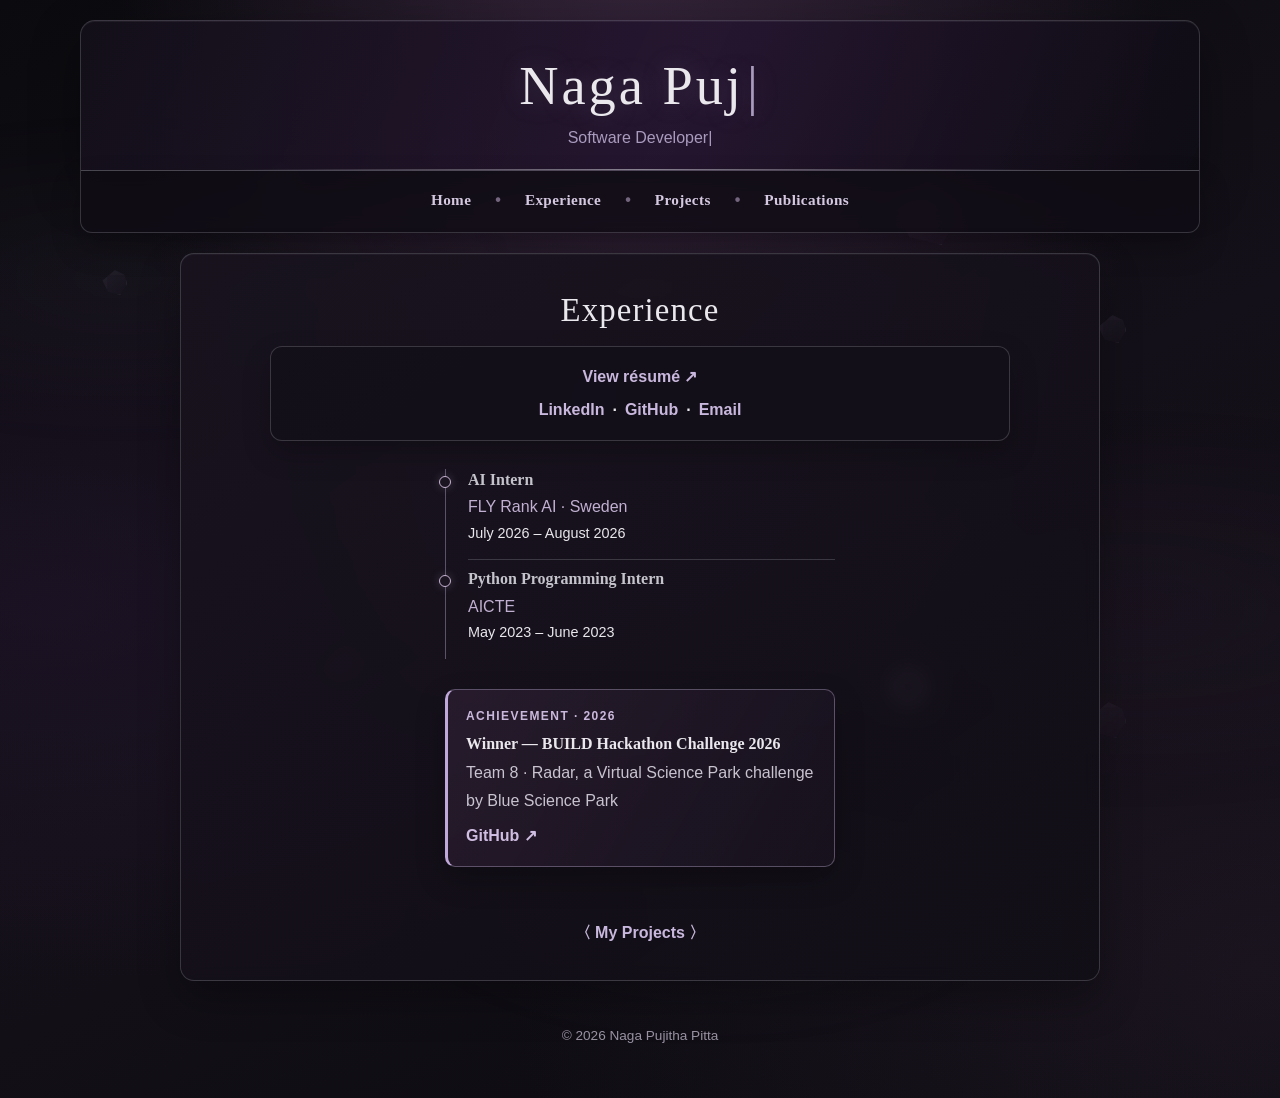
==== experience.html @ 14388bd5 "Refresh Nevermore stylesheet across pages" ====
<!DOCTYPE html>
<html lang="en">
<head>
    <meta charset="UTF-8">
    <meta name="viewport" content="width=device-width, initial-scale=1.0">
    <meta name="description" content="Naga Pujitha Pitta's software development and AI portfolio">
    <title>Experience | Pujitha Portfolio</title>
    <link rel="stylesheet" href="Style.css?v=nevermore-theme-2026">
</head>
<body class="theme-experience">
    <div class="background-shapes" aria-hidden="true">
        <span></span><span></span><span></span><span></span>
        <span></span><span></span><span></span><span></span>
        <span></span><span></span><span></span><span></span>
    </div>
    <div class="glow-cursor" aria-hidden="true"></div>
    <header class="hero" id="home">
        <h1 aria-label="Naga Pujitha Pitta"><span class="typewriter-name" id="nameText" aria-hidden="true">Naga Pujitha Pitta</span></h1>
        <p class="hero-subtitle"><span id="roleText">Software Developer</span><span class="typing-cursor">|</span></p>
    </header>
    <nav aria-label="Main navigation">
        <a href="index.html">Home</a><span class="nav-dot">•</span>
        <a href="experience.html">Experience</a><span class="nav-dot">•</span>
        <a href="projects.html">Projects</a><span class="nav-dot">•</span>
        <a href="publications.html">Publications</a>
    </nav>
    <main>        <section class="section page-section" id="experience">
            <h2>Experience</h2>
            <div class="resume-contact-block">
                <p class="resume-link"><a href="resume.pdf" target="_blank" rel="noopener noreferrer">View résumé ↗</a></p>
                <p class="reference-social-links"><a href="https://linkedin.com/in/naga-pujitha-pitta-bb8784255" target="_blank" rel="noopener noreferrer">LinkedIn</a><span>·</span><a href="https://github.com/Pujitha-pitta" target="_blank" rel="noopener noreferrer">GitHub</a><span>·</span><a href="mailto:nagapujitha456@gmail.com">Email</a></p>
            </div>
            <div class="timeline">
                <article class="timeline-item"><h3>AI Intern</h3><p class="timeline-meta">FLY Rank AI · Sweden</p><p class="timeline-date">July 2026 – August 2026</p></article>
                <article class="timeline-item"><h3>Python Programming Intern</h3><p class="timeline-meta">AICTE</p><p class="timeline-date">May 2023 – June 2023</p></article>
            </div>
            <section class="achievement-section" aria-labelledby="achievement-title">
                <p class="achievement-eyebrow">ACHIEVEMENT · 2026</p>
                <h3 id="achievement-title">Winner — BUILD Hackathon Challenge 2026</h3>
                <p>Team 8 · Radar, a Virtual Science Park challenge by Blue Science Park</p>
                <div class="project-actions"><a href="https://github.com/Pujitha-pitta/Team_08_RADAR" target="_blank" rel="noopener noreferrer">GitHub ↗</a></div>
            </section>
            <p class="section-bottom-link page-next"><a href="projects.html">〈 My Projects 〉</a></p>
        </section></main>
    <footer><p>© <span id="currentYear"></span> Naga Pujitha Pitta</p></footer>
    <script src="script.js"></script>
</body>
</html>
---- Style.css ----
/* Basic setup */
* {
    box-sizing: border-box;
    margin: 0;
    padding: 0;
}

html {
    scroll-behavior: smooth;
    scroll-padding-top: 20px;
}

body {
    min-height: 100vh;
    overflow-x: hidden;
    padding: 0 20px;
    background: #192127;
    color: #dedfe2;
    font-family: "Courier New", monospace;
    line-height: 1.7;
}

a {
    color: #c9f3f3;
    text-decoration: none;
}

a:hover {
    color: #ffb9d0;
    text-decoration: underline;
}

h1, h2, h3 {
    line-height: 1.4;
}

h2 {
    font-size: 1.65rem;
    font-weight: 500;
    text-align: center;
    margin-bottom: 12px;
}

h3 {
    font-size: 1rem;
    font-weight: 600;
    margin-bottom: 5px;
}

p {
    margin-bottom: 15px;
}

/* Floating background shapes */
.background-shapes {
    position: fixed;
    inset: 0;
    overflow: hidden;
    pointer-events: none;
    z-index: 0;
}

.background-shapes span {
    position: absolute;
    width: 35px;
    height: 35px;
    background: #286e61;
    opacity: 0.68;
    border: 1px solid rgba(130, 220, 195, 0.2);
    border-radius: 8px;
    box-shadow: inset -7px -7px 0 rgba(0, 0, 0, 0.1),
                inset 5px 5px 0 rgba(255, 255, 255, 0.08);
    clip-path: polygon(25% 0, 85% 12%, 100% 55%, 72% 100%, 15% 85%, 0 35%);
    animation: floatShape 14s ease-in-out infinite;
}

.background-shapes span:nth-child(1) {
    top: 18%;
    left: 20%;
    width: 48px;
    height: 48px;
}

.background-shapes span:nth-child(2) {
    top: 20%;
    right: 25%;
    width: 65px;
    height: 65px;
    animation-delay: -4s;
}

.background-shapes span:nth-child(3) {
    top: 42%;
    left: 45%;
    width: 38px;
    height: 38px;
    animation-delay: -8s;
}

.background-shapes span:nth-child(4) {
    top: 58%;
    right: 32%;
    width: 30px;
    height: 30px;
    animation-delay: -2s;
}

.background-shapes span:nth-child(5) {
    top: 72%;
    left: 25%;
    width: 45px;
    height: 45px;
    animation-delay: -6s;
}

.background-shapes span:nth-child(6) {
    top: 82%;
    right: 35%;
    width: 55px;
    height: 55px;
    animation-delay: -10s;
}

.background-shapes span:nth-child(7) {
    top: 35%;
    right: 12%;
    width: 28px;
    height: 28px;
}

.background-shapes span:nth-child(8) {
    top: 88%;
    left: 60%;
    width: 32px;
    height: 32px;
}

.background-shapes span:nth-child(9) {
    top: 30%;
    left: 8%;
    width: 25px;
    height: 25px;
}

.background-shapes span:nth-child(10) {
    top: 64%;
    left: 52%;
    width: 28px;
    height: 28px;
}

.background-shapes span:nth-child(11) {
    top: 12%;
    left: 58%;
    width: 22px;
    height: 22px;
}

.background-shapes span:nth-child(12) {
    top: 78%;
    right: 12%;
    width: 36px;
    height: 36px;
}

@keyframes floatShape {
    0%, 100% {
        transform: translateY(0) rotate(0deg);
    }

    50% {
        transform: translateY(-30px) rotate(20deg);
    }
}

/* Glowing cursor */
.glow-cursor {
    position: fixed;
    z-index: 0;
    width: 24px;
    height: 24px;
    top: 75%;
    left: 70%;
    border-radius: 50%;
    background: #10181c;
    border: 2px solid #39f5c5;
    box-shadow: 0 0 12px 5px rgba(57, 245, 197, 0.65),
                0 0 35px 10px rgba(57, 245, 197, 0.25);
    pointer-events: none;
    animation: glowPulse 2s infinite ease-in-out;
}

@keyframes glowPulse {
    50% {
        box-shadow: 0 0 18px 7px rgba(57, 245, 197, 0.8),
                    0 0 45px 15px rgba(57, 245, 197, 0.3);
    }
}

/* Keep content above the background */
.hero, nav, main, footer {
    position: relative;
    z-index: 1;
}

/* Header */
.hero {
    text-align: center;
    padding: 4px 0 0;
}

.hero h1 {
    color: #e4e4e7;
    font-size: clamp(2.2rem, 5vw, 3rem);
    font-weight: 500;
    letter-spacing: 1px;
}

.hero-subtitle {
    margin-bottom: 0;
    font-size: 1rem;
    color: #dedfe2;
}

#roleText {
    color: #c9f3f3;
}

.typing-cursor {
    color: #c9f3f3;
    animation: blink 0.8s infinite;
}

@keyframes blink {
    50% {
        opacity: 0;
    }
}

/* Navigation */
nav {
    display: flex;
    align-items: center;
    justify-content: center;
    flex-wrap: wrap;
    gap: 12px 25px;
    padding: 8px 0 24px;
    font-weight: bold;
}

nav a {
    font-size: 0.95rem;
}

.nav-dot {
    color: #dedfe2;
}

/* Main content width */
main {
    max-width: 740px;
    margin: 0 auto;
}

.section {
    padding: 28px 0;
    scroll-margin-top: 20px;
}

.section + .section {
    border-top: 1px solid rgba(220, 230, 235, 0.65);
}

.section-intro {
    text-align: center;
    color: #aeb8bf;
    margin-bottom: 18px;
}

/* About section */
.about {
    padding-top: 22px;
}

.about-heading {
    display: flex;
    align-items: flex-start;
    gap: 16px;
    margin-bottom: 18px;
}

.about-heading > div {
    flex: 1;
    min-width: 0;
}

.about-heading h2 {
    text-align: left;
    margin-bottom: 10px;
}

.profile-photo {
    display: block;
    width: 100px;
    height: 100px;
    flex: 0 0 100px;
    object-fit: cover;
    object-position: center;
    border-radius: 4px;
    border: 1px solid rgba(255, 255, 255, 0.2);
}

.social-links {
    display: flex;
    flex-wrap: wrap;
    gap: 8px;
    align-items: center;
}

hr {
    border: 0;
    border-top: 1px solid rgba(220, 230, 235, 0.65);
    margin: 18px 0;
}

/* Experience timeline */
.resume-link {
    text-align: center;
    font-weight: bold;
    margin-bottom: 28px;
}

.reference-links,
.resume-contact-block {
    max-width: 740px;
    margin: 0 auto;
    padding: 14px 0;
    border-top: 1px solid rgba(220, 230, 235, 0.65);
    border-bottom: 1px solid rgba(220, 230, 235, 0.65);
    text-align: center;
}

.reference-links .resume-link,
.resume-contact-block .resume-link {
    margin: 0 0 6px;
}

.reference-social-links {
    display: flex;
    flex-direction: row;
    justify-content: center;
    align-items: center;
    flex-wrap: wrap;
    gap: 8px;
    margin: 0;
    font-weight: bold;
}

.reference-social-links span {
    display: inline;
}

.resume-contact-block {
    margin-bottom: 28px;
}

.timeline {
    max-width: 390px;
    margin: 0 auto;
    padding-left: 22px;
    border-left: 1px solid #c7d0d4;
}

.timeline-item {
    position: relative;
    padding: 0 0 14px;
    margin-bottom: 8px;
    border-bottom: 1px solid rgba(220, 230, 235, 0.65);
}

.timeline-item:last-child {
    border-bottom: none;
}

.timeline-item::before {
    content: "";
    position: absolute;
    top: 7px;
    left: -29px;
    width: 10px;
    height: 10px;
    background: #192127;
    border: 1px solid #dce6eb;
    border-radius: 50%;
}

.timeline-item h3 {
    margin-bottom: 2px;
}

.timeline-meta {
    margin-bottom: 0;
    color: #c9f3f3;
}

.timeline-date {
    margin-bottom: 0;
    font-size: 0.9rem;
}

.achievement-section {
    max-width: 390px;
    margin: 30px auto 0;
    padding: 16px 18px;
    border: 1px solid rgba(201, 243, 243, 0.48);
    border-left: 3px solid #c9f3f3;
    background: rgba(201, 243, 243, 0.055);
    text-align: left;
}

.achievement-eyebrow {
    margin: 0 0 6px;
    color: #c9f3f3;
    font-size: 0.75rem;
    font-weight: bold;
    letter-spacing: 0.12em;
}

.achievement-section h3 {
    margin: 0 0 4px;
    color: #e4e4e7;
}

.achievement-section p:not(.achievement-eyebrow) {
    margin: 0 0 8px;
    color: #c5cbd0;
}

.achievement-section a,
.project-link {
    color: #c9f3f3;
    font-weight: bold;
}

.project-actions {
    display: flex;
    flex-wrap: wrap;
    gap: 14px;
    margin-top: 8px;
}

.section-bottom-link {
    text-align: center;
    font-weight: bold;
    margin: 28px 0 0;
}

/* Projects: compact reference-style list */
.project-list {
    display: block;
}

.project-card {
    display: block;
    padding: 16px 0;
    background: transparent;
    border: none;
    border-bottom: 1px solid rgba(220, 230, 235, 0.65);
    border-radius: 0;
}

.project-card:first-child {
    border-top: 1px solid rgba(220, 230, 235, 0.65);
}

.project-card:hover {
    transform: none;
    background: rgba(255, 255, 255, 0.025);
}

.project-number {
    display: none;
}

.project-card h3 {
    color: #e4e4e7;
    font-size: 1.05rem;
}

.project-card p {
    color: #c5cbd0;
    margin: 4px 0 8px;
    font-size: 0.93rem;
}

.project-tags {
    display: flex;
    flex-wrap: wrap;
    gap: 8px;
    margin: 6px 0;
}

.project-tags span {
    color: #c9f3f3;
    font-size: 0.8rem;
}

.project-tags span:not(:last-child)::after {
    content: " ·";
    color: #dedfe2;
}

.project-link {
    font-size: 0.92rem;
    font-weight: bold;
}

/* Publications */
.publication-item {
    padding: 16px 0;
    border-bottom: 1px solid rgba(220, 230, 235, 0.65);
}

.publication-item:first-of-type {
    border-top: 1px solid rgba(220, 230, 235, 0.65);
}

.publication-item p {
    color: #c5cbd0;
    margin: 5px 0;
}

.publication-item a {
    font-weight: bold;
}

/* Footer */
footer {
    text-align: center;
    color: #aeb8bf;
    font-size: 0.85rem;
    padding: 25px 0 35px;
}

/* Responsive layout */
@media (max-width: 600px) {
    body {
        padding: 0 16px;
    }

    .hero {
        padding-top: 15px;
    }

    .hero h1 {
        font-size: 2rem;
    }

    nav {
        gap: 10px 13px;
        padding-bottom: 18px;
    }

    nav a {
        font-size: 0.82rem;
    }

    .section {
        padding: 24px 0;
    }

    .about-heading {
        gap: 12px;
    }

    .profile-photo {
        width: 75px;
        height: 75px;
        flex-basis: 75px;
    }

    .timeline {
        max-width: 100%;
        margin-left: 12px;
    }

    .glow-cursor {
        width: 18px;
        height: 18px;
    }
}

@media (prefers-reduced-motion: reduce) {
    *,
    *::before,
    *::after {
        animation-duration: 0.01ms !important;
        animation-iteration-count: 1 !important;
        scroll-behavior: auto !important;
    }
}


/* Separate-page navigation and more visible drifting background shapes. */
.page-section {
    min-height: 62vh;
}

.page-next {
    padding-top: 24px;
}

.background-shapes span {
    --drift-x: 32px;
    animation-duration: 11s;
}

.background-shapes span:nth-child(3n) { --drift-x: -42px; }
.background-shapes span:nth-child(4n) { animation-duration: 14s; }
.background-shapes span:nth-child(5n) { --drift-x: 56px; animation-duration: 12s; }

@keyframes floatShape {
    0%, 100% { transform: translate3d(0, 0, 0) rotate(0deg); }
    50% { transform: translate3d(var(--drift-x, 32px), -72px, 0) rotate(75deg); }
}

.theme-home .background-shapes span { background: #922b3b; border-color: rgba(255, 120, 140, 0.25); }
.theme-experience .background-shapes span { background: #286e61; }
.theme-projects .background-shapes span { background: #365d78; border-color: rgba(150, 205, 240, 0.24); }
.theme-publications .background-shapes span { background: #72523d; border-color: rgba(230, 180, 130, 0.24); }

@media (prefers-reduced-motion: reduce) {
    .background-shapes span { animation: none; }
}

/* Typewriter name and grouped technical skill cards. */
.typewriter-name::after {
    content: "|";
    display: inline-block;
    margin-left: 3px;
    color: #c9f3f3;
    animation: blink 0.8s steps(1, end) infinite;
}

.skills-heading {
    margin: 4px 0 12px;
}

.skills-heading h3 {
    margin-bottom: 2px;
}

.skills-heading p {
    color: #aeb8bf;
    font-size: 0.88rem;
    margin: 0;
}

.skills-grid {
    display: grid;
    grid-template-columns: repeat(2, minmax(0, 1fr));
    gap: 10px;
}

.skill-group {
    padding: 12px;
    border: 1px solid rgba(201, 243, 243, 0.2);
    border-radius: 8px;
    background: rgba(255, 255, 255, 0.035);
}

.skill-group h4 {
    color: #c9f3f3;
    font-size: 0.82rem;
    letter-spacing: 0.04em;
    margin-bottom: 8px;
}

.skill-tags {
    display: flex;
    flex-wrap: wrap;
    gap: 6px;
}

.skill-tags span {
    padding: 3px 8px;
    border-radius: 999px;
    background: rgba(201, 243, 243, 0.1);
    color: #e4e4e7;
    font-size: 0.78rem;
    line-height: 1.5;
}

@media (max-width: 480px) {
    .skills-grid { grid-template-columns: 1fr; }
}

@media (prefers-reduced-motion: reduce) {
    .typewriter-name::after { animation: none; }
}

/* Technical skills as a compact periodic-table style stack index. */
.skills-showcase {
    margin-top: 6px;
    padding: 18px;
    border: 1px solid rgba(201, 243, 243, 0.25);
    border-radius: 14px;
    background: linear-gradient(145deg, rgba(255,255,255,0.065), rgba(10,17,21,0.38));
    box-shadow: 0 14px 34px rgba(0,0,0,0.18);
}

.skills-showcase-heading {
    display: flex;
    align-items: center;
    justify-content: space-between;
    margin-bottom: 14px;
}

.skills-showcase-heading h3 { margin: 2px 0 0; font-size: 1.2rem; }
.skills-kicker { color: #aeb8bf; font-size: 0.68rem; letter-spacing: 0.18em; }
.skills-orbit { color: #ffb9d0; font-size: 1.8rem; line-height: 1; }

.skills-board {
    display: grid;
    grid-template-columns: repeat(4, minmax(0, 1fr));
    gap: 8px;
}

.skill-tile {
    --tile-color: #c9f3f3;
    display: flex;
    min-height: 104px;
    flex-direction: column;
    justify-content: space-between;
    overflow: hidden;
    padding: 10px;
    border: 1px solid color-mix(in srgb, var(--tile-color) 38%, transparent);
    border-radius: 9px;
    background: color-mix(in srgb, var(--tile-color) 8%, #11191e);
    transition: transform 180ms ease, background 180ms ease, box-shadow 180ms ease;
}

.skill-tile:hover {
    transform: translateY(-4px) rotate(-1deg);
    background: color-mix(in srgb, var(--tile-color) 16%, #11191e);
    box-shadow: 0 8px 20px color-mix(in srgb, var(--tile-color) 15%, transparent);
}

.skill-tile[data-group="code"] { --tile-color: #f2b56b; }
.skill-tile[data-group="web"] { --tile-color: #72d3c3; }
.skill-tile[data-group="ai"] { --tile-color: #bca6ff; }
.skill-tile[data-group="cloud"] { --tile-color: #80c8fa; }
.skill-symbol { color: var(--tile-color); font-size: 1.55rem; font-weight: 700; letter-spacing: -0.08em; line-height: 1; }
.skill-name { margin-top: 8px; color: #e4e4e7; font-size: 0.77rem; font-weight: 700; overflow-wrap: anywhere; }
.skill-kind { margin-top: 3px; color: #aeb8bf; font-size: 0.54rem; letter-spacing: 0.12em; }
.skills-legend { display: flex; flex-wrap: wrap; gap: 8px 14px; margin-top: 12px; color: #aeb8bf; font-size: 0.67rem; }
.skills-legend span { display: inline-flex; align-items: center; gap: 5px; }
.skills-legend i { width: 7px; height: 7px; border-radius: 50%; background: #c9f3f3; }
.skills-legend i[data-group="code"] { background: #f2b56b; }
.skills-legend i[data-group="web"] { background: #72d3c3; }
.skills-legend i[data-group="ai"] { background: #bca6ff; }
.skills-legend i[data-group="cloud"] { background: #80c8fa; }

@media (max-width: 600px) {
    .skills-showcase { padding: 14px; }
    .skills-board { grid-template-columns: repeat(3, minmax(0, 1fr)); }
    .skill-tile { min-height: 94px; padding: 8px; }
}

@media (max-width: 380px) {
    .skills-board { grid-template-columns: repeat(2, minmax(0, 1fr)); }
}

@media (prefers-reduced-motion: reduce) {
    .skill-tile { transition: none; }
}

/* Nevermore-inspired visual theme: keep the existing portfolio content intact. */
:root {
    --night: #0b0b0f;
    --violet-night: #17111d;
    --deep-purple: #24152f;
    --plum: #49304f;
    --silver: #c5c3cc;
    --lavender: #a99bbe;
    --parchment: #eae7ed;
    --gothic-line: rgba(197, 195, 204, 0.22);
    --gothic-glow: rgba(169, 155, 190, 0.19);
}

body {
    padding: 0 22px;
    color: var(--parchment);
    background-color: var(--night);
    background-image:
        radial-gradient(ellipse at 50% -12%, rgba(73, 48, 79, 0.68), transparent 58%),
        radial-gradient(ellipse at 4% 55%, rgba(36, 21, 47, 0.5), transparent 44%),
        radial-gradient(ellipse at 98% 88%, rgba(73, 48, 79, 0.22), transparent 42%),
        linear-gradient(155deg, #0b0b0f 0%, #141019 52%, #0b0b0f 100%);
    font-family: "Segoe UI", Tahoma, Arial, sans-serif;
    line-height: 1.72;
}

body::before {
    content: "";
    position: fixed;
    inset: -18%;
    z-index: 0;
    pointer-events: none;
    opacity: 0.38;
    background:
        radial-gradient(ellipse 35% 19% at 20% 36%, rgba(169, 155, 190, 0.12), transparent 72%),
        radial-gradient(ellipse 42% 22% at 78% 63%, rgba(73, 48, 79, 0.22), transparent 72%),
        radial-gradient(ellipse 28% 16% at 54% 88%, rgba(197, 195, 204, 0.07), transparent 74%);
    filter: blur(28px);
    animation: nevermore-mist 34s ease-in-out infinite alternate;
}

@keyframes nevermore-mist {
    from { transform: translate3d(-2%, 1%, 0) scale(1); }
    to { transform: translate3d(2%, -2%, 0) scale(1.08); }
}

a {
    color: #c9b8dd;
    text-decoration-color: rgba(201, 184, 221, 0.42);
    text-underline-offset: 4px;
    transition: color 180ms ease, text-shadow 180ms ease;
}

a:hover {
    color: #f0e9f7;
    text-shadow: 0 0 14px rgba(169, 155, 190, 0.56);
}

h1, h2, h3, h4 {
    font-family: "Palatino Linotype", "Book Antiqua", Georgia, serif;
}

h2 {
    color: var(--parchment);
    font-size: clamp(1.65rem, 3vw, 2.05rem);
    letter-spacing: 0.035em;
}

h3 { color: var(--silver); }

.background-shapes {
    opacity: 0.65;
    mask-image: linear-gradient(to bottom, black 0%, rgba(0,0,0,.74) 75%, transparent 100%);
}

.background-shapes span:nth-child(n) {
    clip-path: polygon(50% 0, 88% 18%, 100% 55%, 72% 100%, 22% 88%, 0 42%);
    border: 1px solid rgba(197, 195, 204, 0.22);
    border-radius: 3px;
    background: linear-gradient(145deg, rgba(169, 155, 190, 0.36), rgba(73, 48, 79, 0.24));
    opacity: 0.38;
    box-shadow: 0 0 22px rgba(73, 48, 79, 0.28), inset 4px 4px 0 rgba(234, 231, 237, 0.08);
}

.glow-cursor {
    background: #100d14;
    border: 2px solid #c1a8da;
    box-shadow: 0 0 12px 5px rgba(169, 155, 190, 0.52), 0 0 38px 12px rgba(73, 48, 79, 0.43);
}

@keyframes glowPulse {
    50% { box-shadow: 0 0 18px 7px rgba(201, 184, 221, 0.66), 0 0 48px 16px rgba(73, 48, 79, 0.5); }
}

.hero {
    max-width: 1120px;
    margin: 20px auto 0;
    padding: 27px 24px 18px;
    overflow: hidden;
    border: 1px solid var(--gothic-line);
    border-bottom-color: rgba(197, 195, 204, 0.32);
    border-radius: 15px 15px 0 0;
    background: linear-gradient(115deg, rgba(20, 16, 26, 0.96), rgba(36, 21, 47, 0.87) 54%, rgba(15, 13, 20, 0.96));
    box-shadow: 0 18px 48px rgba(0, 0, 0, 0.36), inset 0 1px 0 rgba(234, 231, 237, 0.06);
}

.hero::after {
    content: "";
    position: absolute;
    right: 14%;
    bottom: 0;
    left: 14%;
    height: 1px;
    background: linear-gradient(90deg, transparent, rgba(197, 195, 204, 0.65), transparent);
}

.hero h1 {
    color: var(--parchment);
    font-size: clamp(2.35rem, 6vw, 3.4rem);
    font-weight: 500;
    letter-spacing: 0.055em;
    text-shadow: 0 0 28px rgba(169, 155, 190, 0.22);
}

.hero-subtitle { color: var(--silver); }
#roleText, .typing-cursor, .typewriter-name::after { color: var(--lavender); }

nav {
    max-width: 1120px;
    margin: 0 auto 20px;
    padding: 12px 16px 15px;
    gap: 10px 22px;
    border: 1px solid var(--gothic-line);
    border-top: 0;
    border-radius: 0 0 12px 12px;
    background: rgba(16, 13, 21, 0.82);
    box-shadow: 0 14px 30px rgba(0, 0, 0, 0.24);
    backdrop-filter: blur(10px);
}

nav a {
    padding: 4px 2px;
    color: #d5c9e1;
    font-family: "Palatino Linotype", "Book Antiqua", Georgia, serif;
    letter-spacing: 0.025em;
}

nav a:hover { color: #fff; text-decoration: none; }
.nav-dot { color: #74657f; }

main { max-width: 920px; }

.section {
    margin: 0 0 18px;
    padding: clamp(22px, 4vw, 34px);
    border: 1px solid var(--gothic-line);
    border-radius: 14px;
    background: linear-gradient(145deg, rgba(24, 19, 30, 0.9), rgba(17, 14, 22, 0.88));
    box-shadow: 0 18px 42px rgba(0, 0, 0, 0.28), inset 0 1px 0 rgba(234, 231, 237, 0.04);
    backdrop-filter: blur(8px);
}

.section + .section { border-top: 1px solid var(--gothic-line); }
.section-intro, .skills-heading p, .skills-kicker, .skill-kind { color: #aaa3b2; }

.about-heading h2 { color: var(--parchment); }

.profile-photo {
    border: 2px solid rgba(169, 155, 190, 0.7);
    border-radius: 8px;
    box-shadow: 0 0 0 5px rgba(73, 48, 79, 0.24), 0 12px 28px rgba(0, 0, 0, 0.38);
}

hr { border-top-color: var(--gothic-line); }

.reference-links, .resume-contact-block {
    max-width: 740px;
    padding: 16px 20px;
    border: 1px solid var(--gothic-line);
    border-radius: 12px;
    background: rgba(20, 16, 26, 0.82);
    box-shadow: 0 12px 28px rgba(0, 0, 0, 0.22);
}

.timeline { border-left-color: rgba(169, 155, 190, 0.48); }
.timeline-item { border-bottom-color: var(--gothic-line); }
.timeline-item::before {
    background: #1b1421;
    border-color: #c5b4d2;
    box-shadow: 0 0 10px rgba(169, 155, 190, 0.28);
}
.timeline-meta { color: #c1b0d2; }

.achievement-section {
    border-color: rgba(169, 155, 190, 0.43);
    border-left-color: #c1a8da;
    border-radius: 10px;
    background: linear-gradient(120deg, rgba(73, 48, 79, 0.34), rgba(25, 19, 31, 0.82));
    box-shadow: 0 12px 30px rgba(0, 0, 0, 0.24);
}

.achievement-eyebrow { color: #cbb9dd; }
.achievement-section h3 { color: var(--parchment); }
.achievement-section p:not(.achievement-eyebrow), .project-card p, .publication-item p { color: #c9c3d0; }
.achievement-section a, .project-link { color: #d0bde2; }

.project-card, .publication-item {
    margin: 10px 0;
    padding: 18px 18px 16px;
    border: 1px solid var(--gothic-line);
    border-left: 3px solid rgba(169, 155, 190, 0.58);
    border-radius: 9px;
    background: linear-gradient(120deg, rgba(36, 21, 47, 0.28), rgba(15, 13, 19, 0.36));
    transition: border-color 180ms ease, background 180ms ease, transform 180ms ease, box-shadow 180ms ease;
}

.project-card:first-child, .publication-item:first-of-type { border-top: 1px solid var(--gothic-line); }

.project-card:hover, .publication-item:hover {
    transform: translateY(-2px);
    border-color: rgba(169, 155, 190, 0.42);
    border-left-color: #c1a8da;
    background: linear-gradient(120deg, rgba(73, 48, 79, 0.36), rgba(20, 16, 26, 0.6));
    box-shadow: 0 12px 26px rgba(0, 0, 0, 0.24), 0 0 20px rgba(73, 48, 79, 0.12);
}

.project-card h3, .publication-item h3 { color: var(--parchment); }
.project-tags span { color: #cbb9dd; }
.project-tags span:not(:last-child)::after { color: #81758c; }

.skills-showcase {
    border-color: rgba(169, 155, 190, 0.35);
    border-radius: 12px;
    background: linear-gradient(145deg, rgba(36, 21, 47, 0.55), rgba(14, 12, 19, 0.84));
    box-shadow: 0 14px 34px rgba(0, 0, 0, 0.28);
}

.skills-showcase-heading h3 { color: var(--parchment); }
.skills-orbit { color: #c7aedc; text-shadow: 0 0 18px rgba(169, 155, 190, 0.5); }
.skill-tile { --tile-color: #b7a5ca; border-radius: 8px; }
.skill-tile[data-group="code"] { --tile-color: #c5c3cc; }
.skill-tile[data-group="web"] { --tile-color: #b9a5cf; }
.skill-tile[data-group="ai"] { --tile-color: #a99bbe; }
.skill-tile[data-group="cloud"] { --tile-color: #d2cbd8; }
.skill-name { color: var(--parchment); }
.skills-legend { color: #b9b2c1; }
.skills-legend i[data-group="code"] { background: #c5c3cc; }
.skills-legend i[data-group="web"] { background: #b9a5cf; }
.skills-legend i[data-group="ai"] { background: #a99bbe; }
.skills-legend i[data-group="cloud"] { background: #d2cbd8; }

.skill-group {
    border-color: var(--gothic-line);
    border-radius: 10px;
    background: rgba(73, 48, 79, 0.16);
}
.skill-group h4, .skill-tags span { color: #d1c4de; }
.skill-tags span { background: rgba(169, 155, 190, 0.13); }

footer { color: #9891a1; }

@media (max-width: 600px) {
    body { padding: 0 12px; }
    .hero { margin-top: 10px; padding: 23px 14px 15px; }
    nav { gap: 8px 12px; padding: 10px 9px 12px; }
    .section { padding: 21px 15px; }
    .project-card, .publication-item { padding: 15px 13px; }
}

@media (prefers-reduced-motion: reduce) {
    body::before { animation: none; }
    .project-card, .publication-item, a { transition: none; }
}
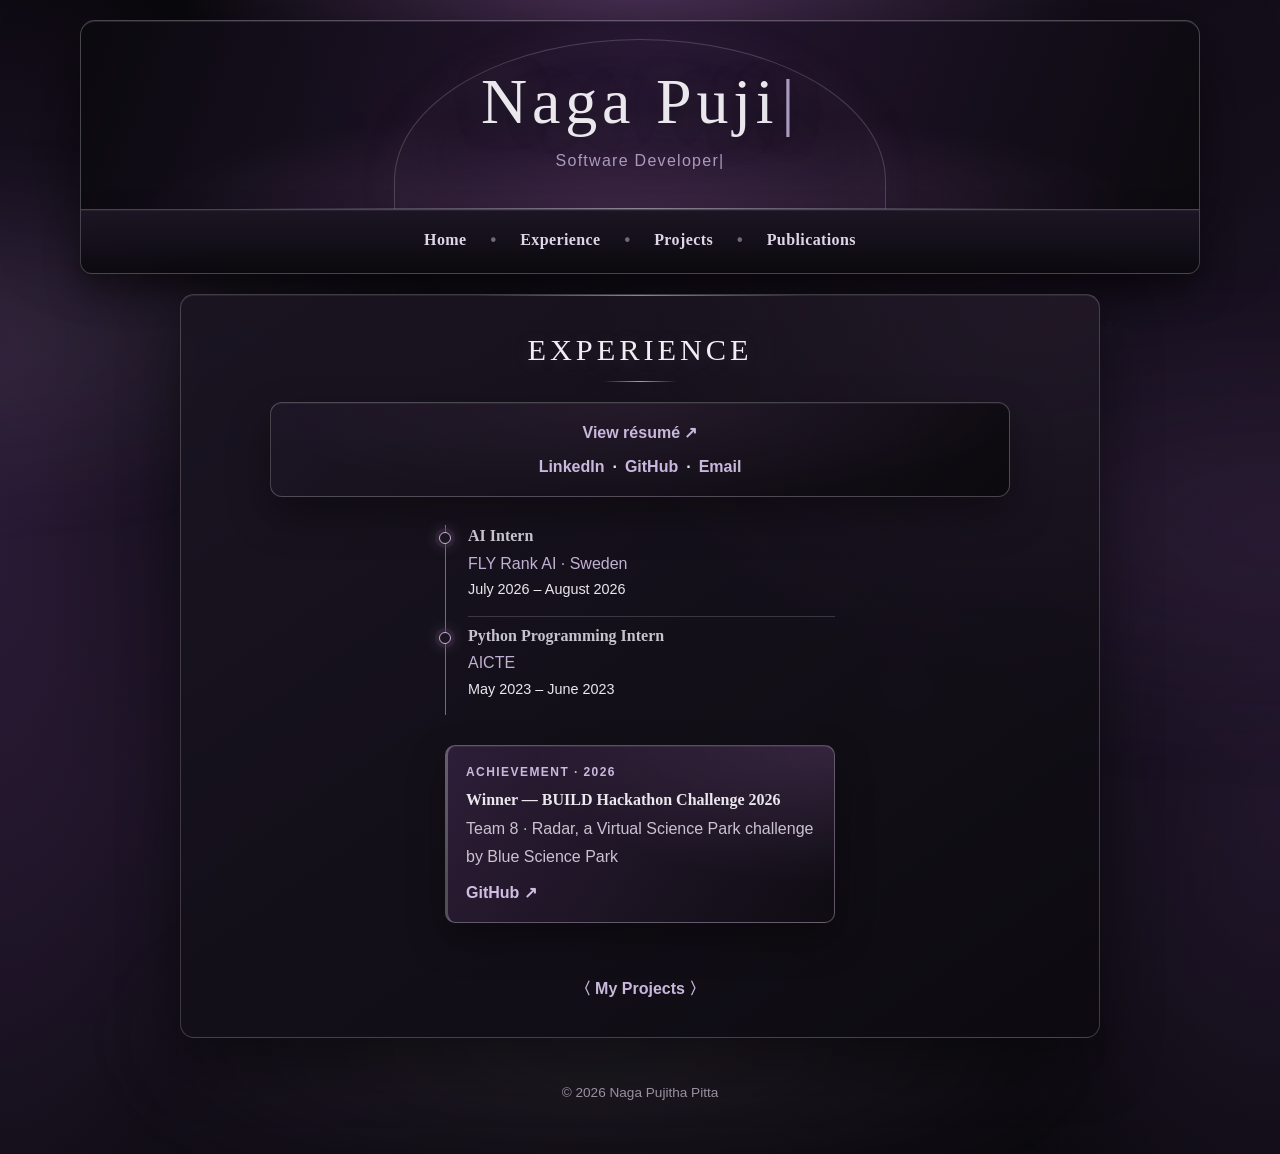
==== commit fd36cd8e: "Strengthen Nevermore visual theme" ====
--- a/experience.html
+++ b/experience.html
@@ -5,7 +5,7 @@
     <meta name="viewport" content="width=device-width, initial-scale=1.0">
     <meta name="description" content="Naga Pujitha Pitta's software development and AI portfolio">
     <title>Experience | Pujitha Portfolio</title>
-    <link rel="stylesheet" href="Style.css?v=nevermore-theme-2026">
+    <link rel="stylesheet" href="Style.css?v=nevermore-theme-2026-v2">
 </head>
 <body class="theme-experience">
     <div class="background-shapes" aria-hidden="true">
--- a/Style.css
+++ b/Style.css
@@ -1049,3 +1049,205 @@
     .project-card, .publication-item, a { transition: none; }
 }
 
+/* Stronger cinematic Nevermore atmosphere, built entirely from CSS. */
+body {
+    background-image:
+        radial-gradient(ellipse 48% 31% at 50% -4%, rgba(89, 57, 103, 0.88), transparent 76%),
+        radial-gradient(ellipse 25% 75% at 0% 48%, rgba(50, 31, 64, 0.72), transparent 80%),
+        radial-gradient(ellipse 30% 65% at 100% 70%, rgba(42, 27, 55, 0.66), transparent 78%),
+        linear-gradient(155deg, #08070b 0%, #17101e 48%, #0a090d 100%);
+}
+
+body::before {
+    inset: -28%;
+    opacity: 0.72;
+    background:
+        radial-gradient(ellipse 38% 18% at 14% 42%, rgba(185, 166, 205, 0.18), transparent 72%),
+        radial-gradient(ellipse 42% 23% at 82% 55%, rgba(91, 61, 111, 0.3), transparent 74%),
+        radial-gradient(ellipse 35% 19% at 48% 92%, rgba(197, 195, 204, 0.12), transparent 76%);
+    filter: blur(38px);
+    animation: nevermore-mist 26s ease-in-out infinite alternate;
+}
+
+.hero {
+    min-height: 190px;
+    padding: 36px 24px 23px;
+    border-color: rgba(197, 195, 204, 0.32);
+    background:
+        radial-gradient(ellipse 58% 70% at 50% 100%, rgba(73, 48, 79, 0.62), transparent 76%),
+        linear-gradient(110deg, rgba(11, 10, 15, 0.98), rgba(36, 21, 47, 0.94) 49%, rgba(12, 10, 15, 0.98));
+    box-shadow: 0 28px 74px rgba(0, 0, 0, 0.52), inset 0 1px 0 rgba(234, 231, 237, 0.1);
+}
+
+.hero::before {
+    content: "";
+    position: absolute;
+    top: 18px;
+    left: 50%;
+    width: min(490px, 76%);
+    height: 170px;
+    transform: translateX(-50%);
+    border: 1px solid rgba(197, 195, 204, 0.25);
+    border-bottom: 0;
+    border-radius: 50% 50% 0 0 / 83% 83% 0 0;
+    box-shadow: inset 0 0 68px rgba(73, 48, 79, 0.25), 0 0 35px rgba(73, 48, 79, 0.16);
+    pointer-events: none;
+}
+
+.hero h1, .hero-subtitle {
+    position: relative;
+    z-index: 1;
+}
+
+.hero h1 {
+    font-size: clamp(2.55rem, 7vw, 4rem);
+    letter-spacing: 0.075em;
+    text-shadow: 0 3px 24px rgba(0, 0, 0, 0.72), 0 0 34px rgba(201, 184, 221, 0.28);
+}
+
+.hero-subtitle {
+    color: #ddd5e5;
+    letter-spacing: 0.08em;
+}
+
+nav {
+    border-color: rgba(197, 195, 204, 0.27);
+    background: linear-gradient(180deg, rgba(29, 22, 37, 0.96), rgba(12, 10, 15, 0.96));
+    box-shadow: 0 18px 34px rgba(0, 0, 0, 0.42), inset 0 1px 0 rgba(234, 231, 237, 0.06);
+}
+
+nav a {
+    color: #ded5e8;
+    font-size: 1rem;
+    transition: color 180ms ease, text-shadow 180ms ease, transform 180ms ease;
+}
+
+nav a:hover {
+    color: #fff;
+    text-shadow: 0 0 15px rgba(201, 184, 221, 0.75);
+    transform: translateY(-1px);
+}
+
+.section {
+    position: relative;
+    overflow: hidden;
+    border-color: rgba(197, 195, 204, 0.25);
+    background:
+        radial-gradient(ellipse at 95% 0%, rgba(73, 48, 79, 0.24), transparent 37%),
+        linear-gradient(145deg, rgba(27, 21, 34, 0.97), rgba(13, 11, 17, 0.97));
+    box-shadow: 0 24px 60px rgba(0, 0, 0, 0.4), inset 0 1px 0 rgba(234, 231, 237, 0.07);
+}
+
+.section::before {
+    content: "";
+    position: absolute;
+    top: 0;
+    left: 50%;
+    width: 36%;
+    height: 1px;
+    transform: translateX(-50%);
+    background: linear-gradient(90deg, transparent, rgba(197, 195, 204, 0.62), transparent);
+    pointer-events: none;
+}
+
+.section > * { position: relative; z-index: 1; }
+
+.section h2 {
+    margin-bottom: 20px;
+    color: #f0edf3;
+    font-size: clamp(1.5rem, 3vw, 1.9rem);
+    letter-spacing: 0.13em;
+    text-transform: uppercase;
+    text-shadow: 0 2px 18px rgba(169, 155, 190, 0.18);
+}
+
+.section h2::after {
+    content: "";
+    display: block;
+    width: 74px;
+    height: 1px;
+    margin: 10px auto 0;
+    background: linear-gradient(90deg, transparent, #a99bbe, transparent);
+}
+
+.about-heading h2::after { margin-left: 0; }
+
+.reference-links, .resume-contact-block {
+    border-color: rgba(197, 195, 204, 0.3);
+    background:
+        radial-gradient(ellipse at 50% 0%, rgba(73, 48, 79, 0.3), transparent 74%),
+        linear-gradient(135deg, rgba(29, 22, 37, 0.97), rgba(12, 10, 15, 0.98));
+    box-shadow: 0 18px 40px rgba(0, 0, 0, 0.34), inset 0 1px 0 rgba(234, 231, 237, 0.06);
+}
+
+.profile-photo {
+    border-color: #b8a6ca;
+    box-shadow: 0 0 0 5px rgba(73, 48, 79, 0.34), 0 0 28px rgba(169, 155, 190, 0.24), 0 16px 34px rgba(0, 0, 0, 0.5);
+}
+
+.timeline { border-left: 1px solid rgba(197, 195, 204, 0.52); }
+.timeline-item::before { box-shadow: 0 0 0 4px rgba(73, 48, 79, 0.34), 0 0 16px rgba(169, 155, 190, 0.48); }
+
+.achievement-section {
+    border-color: rgba(197, 195, 204, 0.36);
+    background:
+        radial-gradient(ellipse at 100% 0%, rgba(116, 78, 132, 0.32), transparent 55%),
+        linear-gradient(125deg, rgba(47, 31, 58, 0.96), rgba(15, 12, 19, 0.98));
+    box-shadow: 0 16px 36px rgba(0, 0, 0, 0.34), inset 0 1px 0 rgba(234, 231, 237, 0.08);
+}
+
+.project-card, .publication-item {
+    border-color: rgba(197, 195, 204, 0.23);
+    border-left-color: rgba(169, 155, 190, 0.85);
+    background:
+        radial-gradient(ellipse at 100% 0%, rgba(73, 48, 79, 0.25), transparent 60%),
+        linear-gradient(115deg, rgba(30, 23, 39, 0.9), rgba(14, 12, 18, 0.92));
+    box-shadow: inset 0 1px 0 rgba(234, 231, 237, 0.04);
+}
+
+.project-card:hover, .publication-item:hover {
+    transform: translateY(-3px);
+    border-color: rgba(197, 195, 204, 0.45);
+    border-left-color: #d7c6e5;
+    background:
+        radial-gradient(ellipse at 100% 0%, rgba(116, 78, 132, 0.35), transparent 62%),
+        linear-gradient(115deg, rgba(47, 31, 58, 0.98), rgba(17, 13, 22, 0.98));
+    box-shadow: 0 18px 34px rgba(0, 0, 0, 0.38), 0 0 25px rgba(73, 48, 79, 0.22);
+}
+
+.skills-showcase {
+    border-color: rgba(197, 195, 204, 0.3);
+    background:
+        radial-gradient(ellipse at 50% 0%, rgba(73, 48, 79, 0.46), transparent 70%),
+        linear-gradient(145deg, rgba(29, 22, 37, 0.98), rgba(12, 10, 16, 0.98));
+}
+
+.skill-tile {
+    border-color: color-mix(in srgb, var(--tile-color) 48%, transparent);
+    background: linear-gradient(145deg, color-mix(in srgb, var(--tile-color) 15%, #17111d), rgba(11, 10, 15, 0.94));
+    box-shadow: inset 0 1px 0 rgba(234, 231, 237, 0.05);
+}
+
+.skill-tile:hover {
+    box-shadow: 0 10px 26px color-mix(in srgb, var(--tile-color) 20%, transparent), inset 0 1px 0 rgba(234, 231, 237, 0.09);
+}
+
+.background-shapes span:nth-child(n) {
+    clip-path: polygon(0 35%, 27% 39%, 40% 12%, 52% 36%, 92% 21%, 74% 48%, 100% 65%, 63% 61%, 52% 100%, 40% 66%, 12% 82%, 29% 55%);
+    border: 0;
+    border-radius: 0;
+    background: linear-gradient(145deg, rgba(197, 195, 204, 0.26), rgba(73, 48, 79, 0.16));
+    opacity: 0.2;
+    box-shadow: 0 0 18px rgba(73, 48, 79, 0.28);
+}
+
+@media (max-width: 600px) {
+    .hero { min-height: 165px; padding: 30px 15px 20px; }
+    .hero::before { top: 18px; height: 142px; width: 84%; }
+    .section h2 { letter-spacing: 0.08em; }
+}
+
+@media (prefers-reduced-motion: reduce) {
+    nav a:hover, .project-card:hover, .publication-item:hover { transform: none; }
+}
+
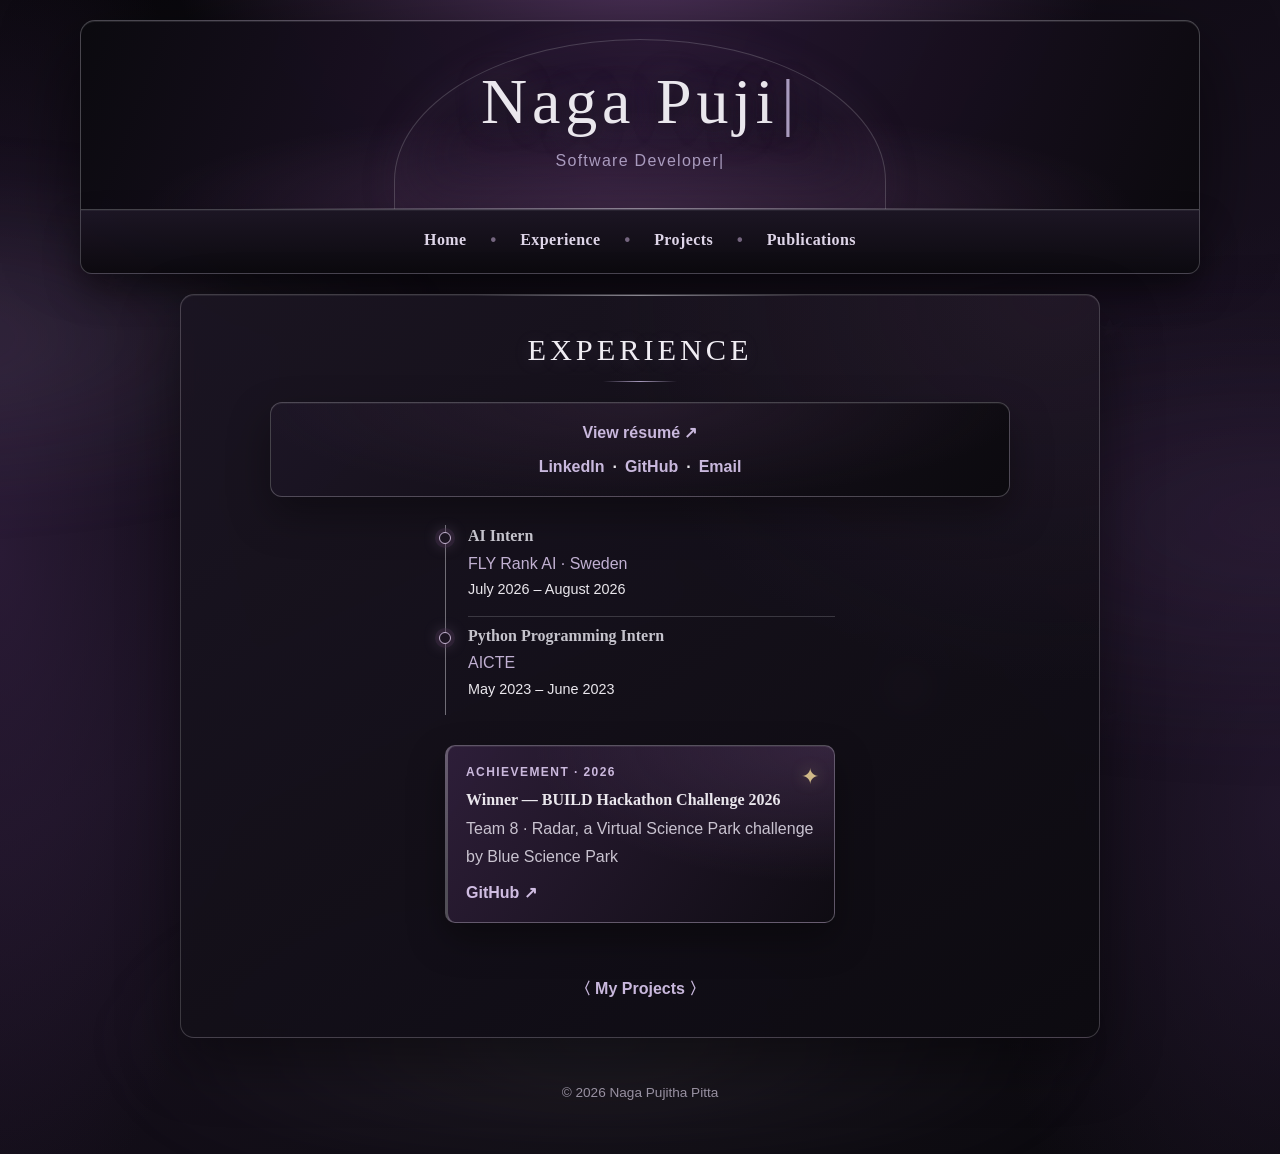
==== commit e6bdffff: "Refresh shared theme across pages" ====
--- a/experience.html
+++ b/experience.html
@@ -5,7 +5,7 @@
     <meta name="viewport" content="width=device-width, initial-scale=1.0">
     <meta name="description" content="Naga Pujitha Pitta's software development and AI portfolio">
     <title>Experience | Pujitha Portfolio</title>
-    <link rel="stylesheet" href="Style.css?v=nevermore-theme-2026-v2">
+    <link rel="stylesheet" href="Style.css?v=nevermore-entry-gate-2026">
 </head>
 <body class="theme-experience">
     <div class="background-shapes" aria-hidden="true">
--- a/Style.css
+++ b/Style.css
@@ -1251,3 +1251,296 @@
     nav a:hover, .project-card:hover, .publication-item:hover { transform: none; }
 }
 
+/* Full-screen academy entrance on the home page. */
+.theme-home .hero {
+    min-height: min(790px, calc(100svh - 24px));
+    display: grid;
+    place-items: center;
+    isolation: isolate;
+    overflow: hidden;
+    margin: 4px 0 0;
+    padding: clamp(50px, 10vh, 110px) 24px;
+    border: 1px solid rgba(223, 216, 235, 0.34);
+    border-radius: 10px;
+    background:
+        linear-gradient(180deg, rgba(7, 7, 12, 0.18) 0%, rgba(9, 8, 14, 0.34) 33%, rgba(8, 7, 12, 0.82) 100%),
+        linear-gradient(90deg, rgba(10, 8, 15, 0.52), rgba(10, 8, 15, 0.08) 52%, rgba(10, 8, 15, 0.42)),
+        url("images/nevermore-castle.svg") center 48% / cover no-repeat;
+    box-shadow: 0 28px 90px rgba(0, 0, 0, 0.66), inset 0 0 110px rgba(7, 6, 12, 0.35);
+}
+
+.theme-home .hero::before {
+    inset: 18px;
+    top: 18px;
+    left: 18px;
+    width: auto;
+    height: auto;
+    transform: none;
+    border: 1px solid rgba(231, 223, 239, 0.32);
+    border-radius: 5px;
+    box-shadow: inset 0 0 70px rgba(11, 8, 16, 0.26), 0 0 30px rgba(177, 154, 206, 0.12);
+}
+
+.hero-content {
+    position: relative;
+    z-index: 2;
+    width: min(100%, 900px);
+    text-align: center;
+    padding: clamp(20px, 5vw, 54px);
+    text-shadow: 0 3px 24px rgba(0, 0, 0, 0.9);
+}
+
+.theme-home .hero h1 {
+    font-family: Georgia, "Times New Roman", serif;
+    font-size: clamp(2.8rem, 8vw, 6.3rem);
+    font-weight: 400;
+    letter-spacing: 0.055em;
+    line-height: 1.12;
+    color: #f3eef5;
+}
+
+.theme-home .hero-subtitle {
+    margin: 15px 0 34px;
+    font-family: Georgia, "Times New Roman", serif;
+    font-size: clamp(1.05rem, 2.2vw, 1.45rem);
+    letter-spacing: 0.16em;
+    text-transform: uppercase;
+    color: #ded6e8;
+}
+
+.enter-world-button {
+    display: inline-flex;
+    align-items: center;
+    justify-content: center;
+    gap: 14px;
+    min-width: 210px;
+    padding: 14px 23px;
+    border: 1px solid rgba(226, 212, 240, 0.82);
+    border-radius: 3px;
+    background: rgba(20, 13, 29, 0.76);
+    color: #f4edf7;
+    font-family: Georgia, "Times New Roman", serif;
+    font-size: 1rem;
+    letter-spacing: 0.12em;
+    text-transform: uppercase;
+    text-shadow: none;
+    box-shadow: 0 0 24px rgba(180, 144, 211, 0.22), inset 0 0 18px rgba(180, 144, 211, 0.08);
+    transition: background 180ms ease, box-shadow 180ms ease, transform 180ms ease;
+}
+
+.enter-world-button:hover {
+    transform: translateY(-2px);
+    background: rgba(74, 49, 91, 0.88);
+    color: #fff;
+    text-decoration: none;
+    box-shadow: 0 0 34px rgba(198, 165, 226, 0.46), inset 0 0 20px rgba(220, 197, 240, 0.14);
+}
+
+.enter-world-button:focus-visible {
+    outline: 3px solid #eee3f7;
+    outline-offset: 5px;
+}
+
+.hero-frame { display: none; }
+
+@media (max-width: 600px) {
+    .theme-home .hero { min-height: 76svh; background-position: 52% center; }
+    .theme-home .hero::before { inset: 10px; }
+    .hero-content { padding: 24px 8px; }
+    .theme-home .hero h1 { letter-spacing: 0.025em; }
+    .theme-home .hero-subtitle { margin-bottom: 28px; letter-spacing: 0.1em; }
+    .enter-world-button { min-width: 190px; padding: 13px 17px; font-size: 0.9rem; }
+}
+
+@media (prefers-reduced-motion: reduce) {
+    .enter-world-button { transition: none; }
+    .enter-world-button:hover { transform: none; }
+}
+
+/* The title screen shows only the entrance button until the visitor enters. */
+html.entry-lock, html.entry-lock body { width: 100%; height: 100%; overflow: hidden; }
+html.entry-lock .portfolio-world { display: none; }
+.academy-gate {
+    position: fixed;
+    z-index: 1000;
+    inset: 0;
+    display: grid;
+    place-items: center;
+    min-height: 100svh;
+    padding: 24px;
+    background:
+        linear-gradient(180deg, rgba(8, 7, 12, 0.26), rgba(8, 7, 12, 0.38) 42%, rgba(7, 6, 10, 0.8)),
+        linear-gradient(90deg, rgba(10, 8, 15, 0.35), transparent 52%, rgba(10, 8, 15, 0.38)),
+        url("images/nevermore-castle.svg") center / cover no-repeat,
+        #09080d;
+}
+
+.academy-gate::before {
+    content: "";
+    position: absolute;
+    inset: 16px;
+    border: 1px solid rgba(231, 223, 239, 0.32);
+    border-radius: 5px;
+    box-shadow: inset 0 0 90px rgba(11, 8, 16, 0.25);
+    pointer-events: none;
+}
+
+.academy-gate .enter-world-button {
+    position: relative;
+    z-index: 1;
+    cursor: pointer;
+    min-width: 240px;
+    padding: 16px 26px;
+    backdrop-filter: blur(7px);
+}
+
+html:not(.entry-lock) .academy-gate { display: none; }
+
+.portfolio-world {
+    animation: world-arrive 700ms ease both;
+}
+
+@keyframes world-arrive {
+    from { opacity: 0; transform: translateY(10px); }
+    to { opacity: 1; transform: translateY(0); }
+}
+
+/* Skills are presented as a curated cabinet of labelled specimens. */
+.skills-showcase {
+    position: relative;
+    border-radius: 5px;
+    border-color: rgba(191, 166, 133, 0.43);
+    background:
+        linear-gradient(135deg, rgba(57, 42, 48, 0.44), rgba(17, 13, 20, 0.96)),
+        repeating-linear-gradient(0deg, transparent 0 37px, rgba(188, 165, 137, 0.035) 38px 39px);
+    box-shadow: inset 0 0 0 5px rgba(191, 166, 133, 0.035), 0 18px 42px rgba(0, 0, 0, 0.32);
+}
+
+.skills-showcase-heading {
+    padding-bottom: 12px;
+    border-bottom: 1px solid rgba(191, 166, 133, 0.27);
+}
+
+.skills-kicker { color: #c7b69e; }
+.skills-orbit { color: #c7b69e; }
+
+.skills-board { counter-reset: specimen; }
+
+.skill-tile {
+    position: relative;
+    counter-increment: specimen;
+    min-height: 116px;
+    border-radius: 4px;
+    border-color: rgba(191, 166, 133, 0.25);
+    background: linear-gradient(145deg, rgba(39, 31, 38, 0.96), rgba(16, 13, 19, 0.98));
+}
+
+.skill-tile::after {
+    content: "SPECIMEN " counter(specimen, decimal-leading-zero);
+    position: absolute;
+    top: 8px;
+    right: 8px;
+    color: rgba(211, 192, 167, 0.62);
+    font-size: 0.48rem;
+    letter-spacing: 0.08em;
+}
+
+.skill-symbol {
+    display: grid;
+    place-items: center;
+    width: 38px;
+    height: 38px;
+    border: 1px solid color-mix(in srgb, var(--tile-color) 48%, transparent);
+    border-radius: 50%;
+    color: #e0d0b6;
+    font-family: Georgia, serif;
+    font-size: 1.1rem;
+    letter-spacing: 0;
+    background: radial-gradient(circle, color-mix(in srgb, var(--tile-color) 20%, #1b1420), #110e15);
+}
+
+.skill-kind { color: #b6a58e; }
+.skills-legend i { background: #bca88b !important; }
+
+/* Publications become numbered, leather-bound research volumes. */
+main:has(#publications) { counter-reset: volume; }
+
+.publication-item {
+    position: relative;
+    counter-increment: volume;
+    overflow: hidden;
+    margin: 16px 0;
+    padding: 22px 22px 20px 34px;
+    border: 1px solid rgba(192, 174, 143, 0.3);
+    border-left: 12px solid #453247;
+    border-radius: 4px 10px 10px 4px;
+    background:
+        linear-gradient(90deg, rgba(139, 111, 77, 0.12), transparent 20%),
+        repeating-linear-gradient(180deg, rgba(231, 220, 199, 0.035) 0 1px, transparent 1px 5px),
+        linear-gradient(120deg, rgba(47, 36, 42, 0.98), rgba(18, 14, 20, 0.98));
+    box-shadow: 0 10px 22px rgba(0, 0, 0, 0.28), inset 3px 0 0 rgba(218, 195, 158, 0.12);
+}
+
+.publication-item::before {
+    content: "VOL. " counter(volume, decimal-leading-zero);
+    position: absolute;
+    top: 16px;
+    bottom: 16px;
+    left: -10px;
+    display: grid;
+    place-items: center;
+    color: #e0cba7;
+    font-family: Georgia, serif;
+    font-size: 0.58rem;
+    letter-spacing: 0.1em;
+    writing-mode: vertical-rl;
+    transform: rotate(180deg);
+}
+
+.publication-item h3 { color: #eee6d9; }
+.publication-item a { color: #d7c09d; }
+
+/* Project entries read like classified case files from the archive. */
+.project-list { counter-reset: casefile; }
+
+.project-card {
+    position: relative;
+    counter-increment: casefile;
+    margin: 13px 0;
+    padding: 20px 21px 18px;
+    border: 1px solid rgba(169, 155, 190, 0.24);
+    border-left: 3px solid #75647f;
+    border-radius: 3px 10px 10px 3px;
+    background: linear-gradient(120deg, rgba(36, 28, 40, 0.95), rgba(14, 12, 18, 0.96));
+}
+
+.project-card::before {
+    content: "ARCHIVE FILE  /  " counter(casefile, decimal-leading-zero);
+    display: block;
+    margin-bottom: 7px;
+    color: #aa9bb4;
+    font-size: 0.6rem;
+    letter-spacing: 0.17em;
+}
+
+.achievement-section::after {
+    content: "✦";
+    position: absolute;
+    top: 12px;
+    right: 15px;
+    color: #d0b988;
+    font-size: 1.35rem;
+    text-shadow: 0 0 16px rgba(208, 185, 136, 0.45);
+}
+
+@media (max-width: 600px) {
+    .academy-gate { background-position: 52% center; }
+    .academy-gate::before { inset: 9px; }
+    .publication-item { padding: 19px 14px 18px 29px; }
+    .project-card { padding: 17px 14px; }
+}
+
+@media (prefers-reduced-motion: reduce) {
+    .portfolio-world { animation: none; }
+}
+
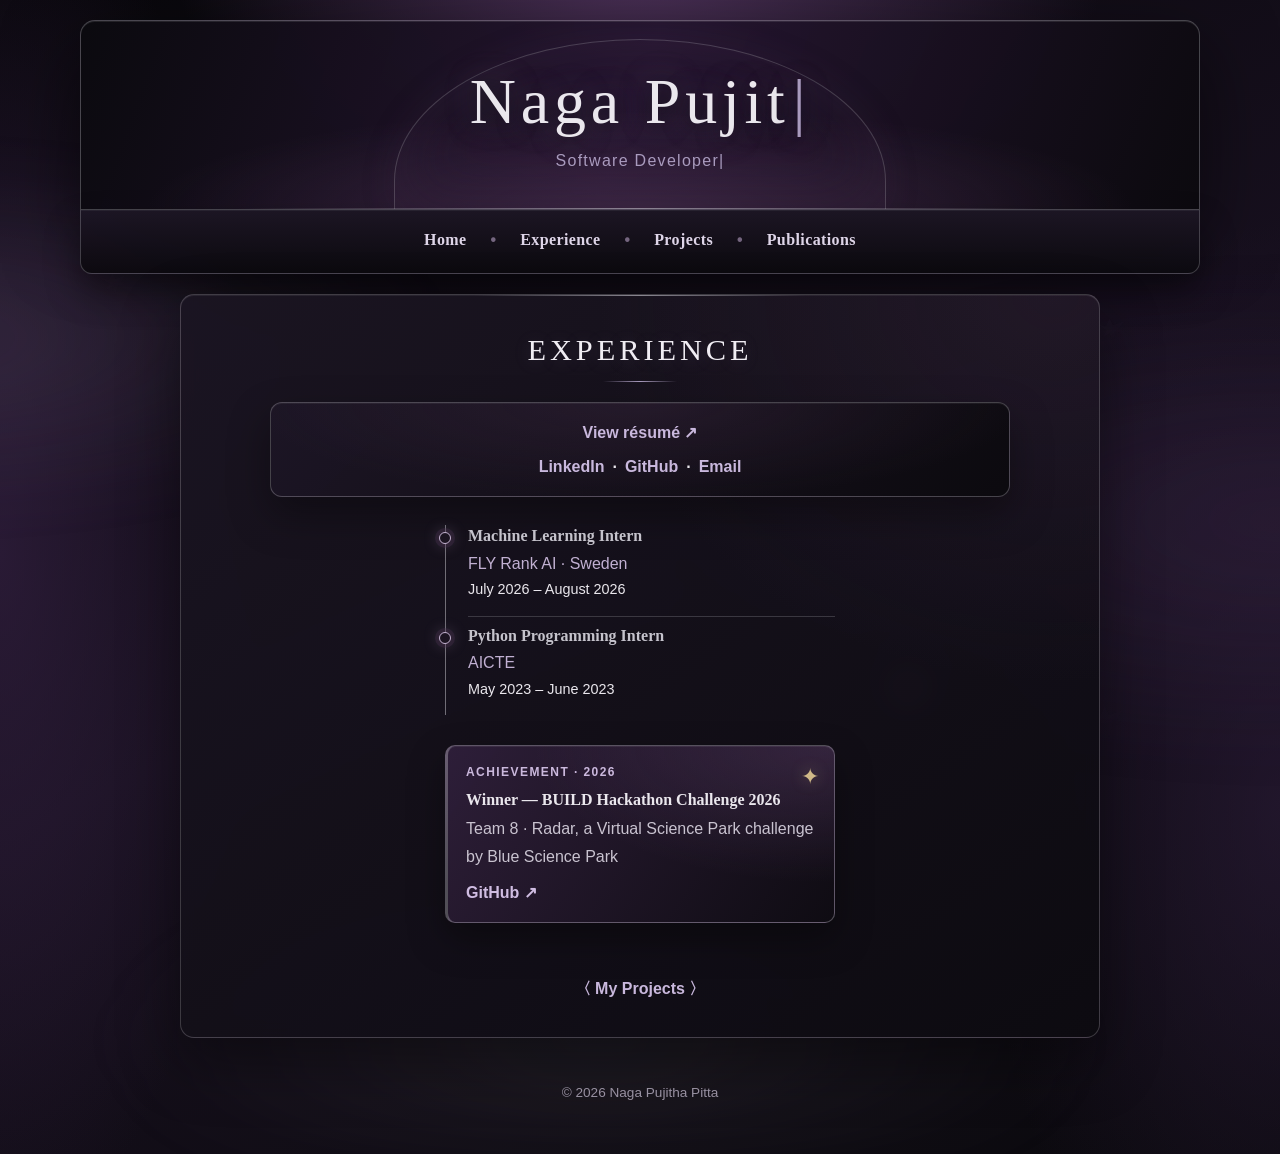
==== commit 8ba56812: "Rename internship role to Machine Learning Intern" ====
--- a/experience.html
+++ b/experience.html
@@ -31,7 +31,7 @@
                 <p class="reference-social-links"><a href="https://linkedin.com/in/naga-pujitha-pitta-bb8784255" target="_blank" rel="noopener noreferrer">LinkedIn</a><span>·</span><a href="https://github.com/Pujitha-pitta" target="_blank" rel="noopener noreferrer">GitHub</a><span>·</span><a href="mailto:nagapujitha456@gmail.com">Email</a></p>
             </div>
             <div class="timeline">
-                <article class="timeline-item"><h3>AI Intern</h3><p class="timeline-meta">FLY Rank AI · Sweden</p><p class="timeline-date">July 2026 – August 2026</p></article>
+                <article class="timeline-item"><h3>Machine Learning Intern</h3><p class="timeline-meta">FLY Rank AI · Sweden</p><p class="timeline-date">July 2026 – August 2026</p></article>
                 <article class="timeline-item"><h3>Python Programming Intern</h3><p class="timeline-meta">AICTE</p><p class="timeline-date">May 2023 – June 2023</p></article>
             </div>
             <section class="achievement-section" aria-labelledby="achievement-title">
--- a/Style.css
+++ b/Style.css
@@ -1357,9 +1357,9 @@
     .enter-world-button:hover { transform: none; }
 }
 
-/* The title screen shows only the entrance button until the visitor enters. */
-html.entry-lock, html.entry-lock body { width: 100%; height: 100%; overflow: hidden; }
-html.entry-lock .portfolio-world { display: none; }
+/* The title screen uses a native anchor, so entry works without JavaScript. */
+.theme-home .portfolio-world { display: none; }
+.theme-home .portfolio-world:target { display: block; animation: world-arrive 900ms cubic-bezier(.2,.75,.2,1) both; }
 .academy-gate {
     position: fixed;
     z-index: 1000;
@@ -1368,11 +1368,20 @@
     place-items: center;
     min-height: 100svh;
     padding: 24px;
+    opacity: 1;
+    visibility: visible;
+    transition: opacity 650ms ease, visibility 0s linear 650ms;
     background:
         linear-gradient(180deg, rgba(8, 7, 12, 0.26), rgba(8, 7, 12, 0.38) 42%, rgba(7, 6, 10, 0.8)),
         linear-gradient(90deg, rgba(10, 8, 15, 0.35), transparent 52%, rgba(10, 8, 15, 0.38)),
         url("images/nevermore-castle.svg") center / cover no-repeat,
         #09080d;
+}
+
+.theme-home .academy-gate:has(+ .portfolio-world:target) {
+    opacity: 0;
+    visibility: hidden;
+    pointer-events: none;
 }
 
 .academy-gate::before {
@@ -1394,7 +1403,92 @@
     backdrop-filter: blur(7px);
 }
 
-html:not(.entry-lock) .academy-gate { display: none; }
+.academy-title {
+    position: relative;
+    z-index: 1;
+    display: grid;
+    justify-items: center;
+    gap: clamp(12px, 2.8vh, 26px);
+    text-align: center;
+}
+
+.academy-emblem {
+    display: block;
+    width: 56px;
+    height: 68px;
+    filter: drop-shadow(0 0 18px rgba(191, 166, 205, 0.38));
+    animation: crest-glint 5s ease-in-out infinite alternate;
+}
+
+.academy-title h1 {
+    margin: 0;
+    color: #f3eef5;
+    font-family: Georgia, "Times New Roman", serif;
+    font-size: clamp(2.6rem, 8vw, 6rem);
+    font-weight: 400;
+    letter-spacing: 0.055em;
+    line-height: 1.12;
+    text-shadow: 0 3px 24px rgba(0, 0, 0, 0.9), 0 0 36px rgba(201, 184, 221, 0.28);
+}
+
+.academy-role {
+    margin: -8px 0 0;
+    color: #d5c7df;
+    font-family: "Palatino Linotype", "Book Antiqua", Georgia, serif;
+    font-size: clamp(0.95rem, 2vw, 1.15rem);
+    letter-spacing: 0.22em;
+    text-transform: uppercase;
+    text-shadow: 0 2px 16px rgba(0, 0, 0, 0.9);
+}
+
+.raven-flight {
+    position: absolute;
+    z-index: 1;
+    top: 5%;
+    left: 0;
+    width: 100%;
+    height: 48%;
+    overflow: visible;
+    pointer-events: none;
+}
+
+.raven { fill: rgba(5, 5, 9, 0.76); }
+.raven-one { animation: raven-cross 24s linear -8s infinite; opacity: 0.75; }
+.raven-two { animation: raven-cross 31s linear -19s infinite; opacity: 0.48; }
+.raven-three { animation: raven-cross 27s linear -3s infinite; opacity: 0.62; }
+
+.raven-one path { transform: scale(.68); transform-origin: center; }
+.raven-two path { transform: scale(.43); transform-origin: center; }
+.raven-three path { transform: scale(.82); transform-origin: center; }
+
+.academy-particles {
+    position: absolute;
+    z-index: 1;
+    inset: 0;
+    pointer-events: none;
+    opacity: 0.34;
+    background-image:
+        radial-gradient(circle, rgba(225, 207, 239, .82) 0 1px, transparent 1.8px),
+        radial-gradient(circle, rgba(182, 145, 208, .7) 0 1.2px, transparent 2px),
+        radial-gradient(circle, rgba(237, 224, 195, .65) 0 .8px, transparent 1.7px);
+    background-size: 173px 211px, 251px 287px, 319px 233px;
+    background-position: 16px 27px, 92px 101px, 224px 46px;
+    animation: particle-drift 30s linear infinite;
+}
+
+@keyframes raven-cross {
+    from { transform: translate3d(-140px, 0, 0); }
+    to { transform: translate3d(calc(100vw + 140px), 90px, 0); }
+}
+
+@keyframes particle-drift {
+    to { background-position: 16px -211px, 92px -186px, 224px -187px; }
+}
+
+@keyframes crest-glint {
+    from { filter: drop-shadow(0 0 10px rgba(191, 166, 205, 0.2)); }
+    to { filter: drop-shadow(0 0 20px rgba(191, 166, 205, 0.46)); }
+}
 
 .portfolio-world {
     animation: world-arrive 700ms ease both;
@@ -1536,11 +1630,56 @@
 @media (max-width: 600px) {
     .academy-gate { background-position: 52% center; }
     .academy-gate::before { inset: 9px; }
+    .academy-emblem { width: 48px; height: 58px; }
+    .raven-flight { top: 8%; height: 40%; }
     .publication-item { padding: 19px 14px 18px 29px; }
     .project-card { padding: 17px 14px; }
 }
 
+.portrait-frame {
+    position: relative;
+    display: block;
+    flex: 0 0 126px;
+    width: 126px;
+    height: 166px;
+    padding: 7px;
+    border: 1px solid #bba27f;
+    border-radius: 64px 64px 5px 5px;
+    background: linear-gradient(145deg, #4b3a48, #17121b 70%);
+    box-shadow: 0 0 0 3px rgba(187, 162, 127, 0.12), 0 14px 32px rgba(0, 0, 0, 0.48), inset 0 0 0 2px rgba(224, 207, 175, 0.12);
+}
+
+.portrait-frame::before {
+    content: "✦";
+    position: absolute;
+    z-index: 2;
+    right: 7px;
+    bottom: 4px;
+    left: 7px;
+    color: #d1b98f;
+    font-size: 0.7rem;
+    line-height: 1;
+    text-align: center;
+    text-shadow: 0 0 8px rgba(209, 185, 143, .6);
+}
+
+.portrait-frame .profile-photo {
+    display: block;
+    width: 100%;
+    height: 100%;
+    object-fit: cover;
+    object-position: center 35%;
+    border: 1px solid rgba(213, 192, 159, 0.58);
+    border-radius: 56px 56px 2px 2px;
+    box-shadow: inset 0 0 18px rgba(0, 0, 0, 0.3);
+}
+
+@media (max-width: 600px) {
+    .portrait-frame { flex-basis: 102px; width: 102px; height: 140px; }
+}
+
 @media (prefers-reduced-motion: reduce) {
     .portfolio-world { animation: none; }
-}
-
+    .academy-gate, .academy-emblem, .raven, .academy-particles { animation: none; transition: none; }
+}
+
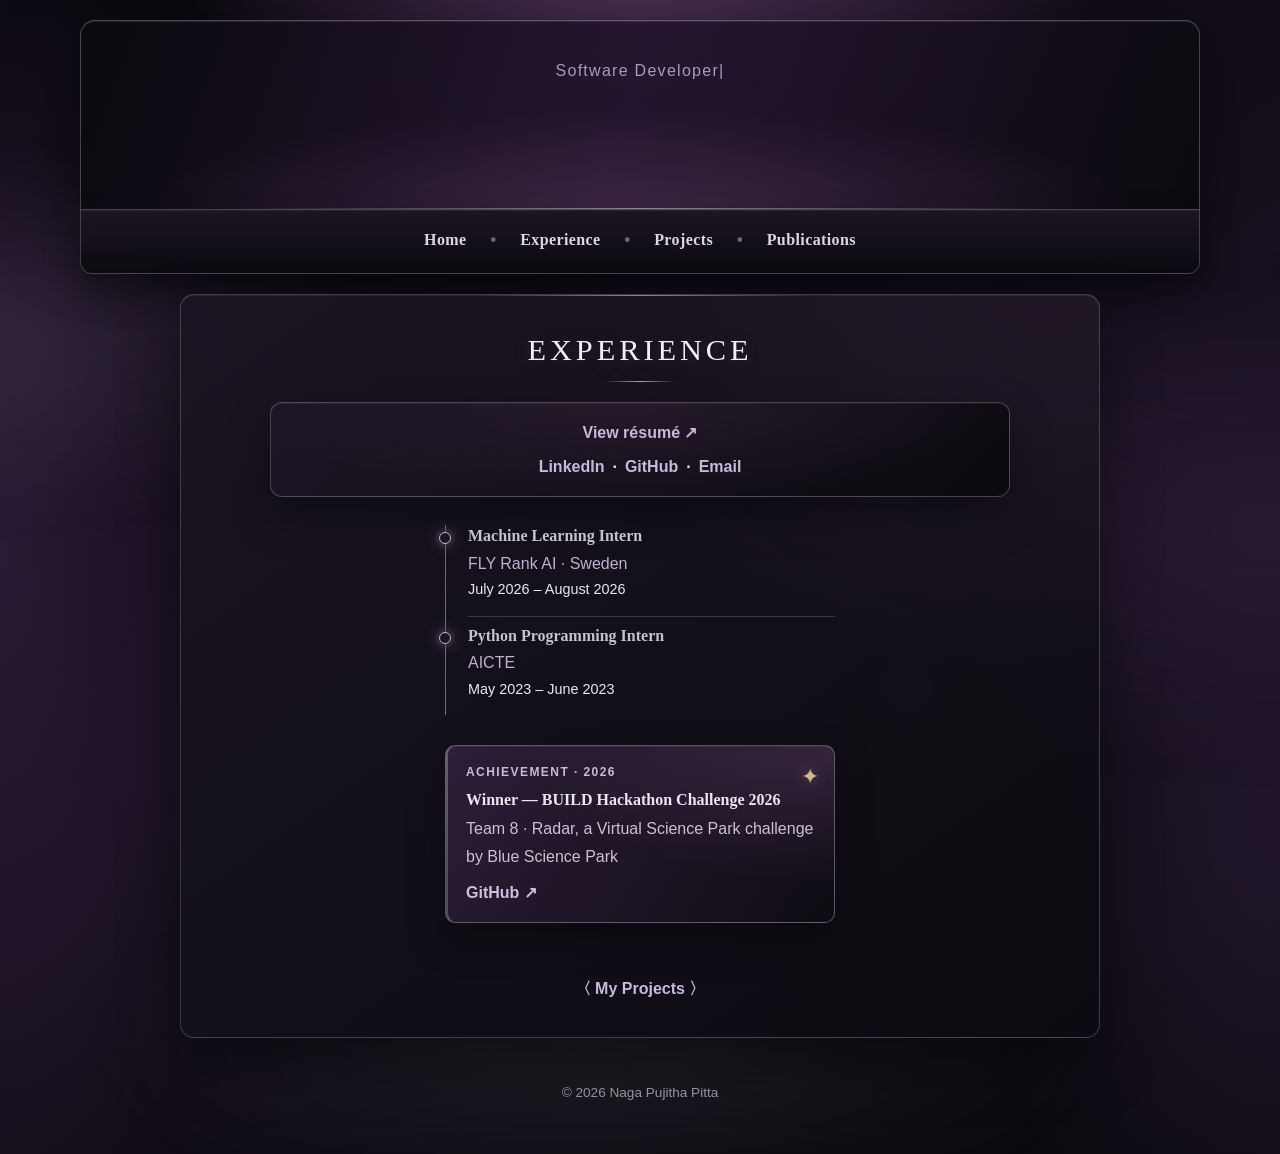
==== commit 370add9d: "Remove name from experience header" ====
--- a/experience.html
+++ b/experience.html
@@ -5,7 +5,7 @@
     <meta name="viewport" content="width=device-width, initial-scale=1.0">
     <meta name="description" content="Naga Pujitha Pitta's software development and AI portfolio">
     <title>Experience | Pujitha Portfolio</title>
-    <link rel="stylesheet" href="Style.css?v=nevermore-entry-gate-2026">
+    <link rel="stylesheet" href="Style.css?v=nevermore-no-page-name-2026">
 </head>
 <body class="theme-experience">
     <div class="background-shapes" aria-hidden="true">
@@ -15,7 +15,7 @@
     </div>
     <div class="glow-cursor" aria-hidden="true"></div>
     <header class="hero" id="home">
-        <h1 aria-label="Naga Pujitha Pitta"><span class="typewriter-name" id="nameText" aria-hidden="true">Naga Pujitha Pitta</span></h1>
+        
         <p class="hero-subtitle"><span id="roleText">Software Developer</span><span class="typing-cursor">|</span></p>
     </header>
     <nav aria-label="Main navigation">
--- a/Style.css
+++ b/Style.css
@@ -1683,3 +1683,23 @@
     .academy-gate, .academy-emblem, .raven, .academy-particles { animation: none; transition: none; }
 }
 
+/* After entry, keep the role banner compact and leave the owner name on the title screen. */
+.theme-home .portfolio-world .hero {
+    min-height: 0;
+    max-width: 1120px;
+    margin: 18px auto 0;
+    padding: 12px 20px 4px;
+    border-radius: 12px 12px 0 0;
+    background: linear-gradient(115deg, rgba(20, 16, 26, 0.94), rgba(36, 21, 47, 0.8) 54%, rgba(15, 13, 20, 0.94));
+    box-shadow: 0 12px 34px rgba(0, 0, 0, 0.28);
+}
+
+.theme-home .portfolio-world .hero::before,
+.hero:not(:has(h1))::before { display: none; }
+
+.theme-home .portfolio-world .hero-subtitle { margin: 0; }
+
+@media (prefers-reduced-motion: reduce) {
+    .theme-home .portfolio-world .hero { transition: none; }
+}
+
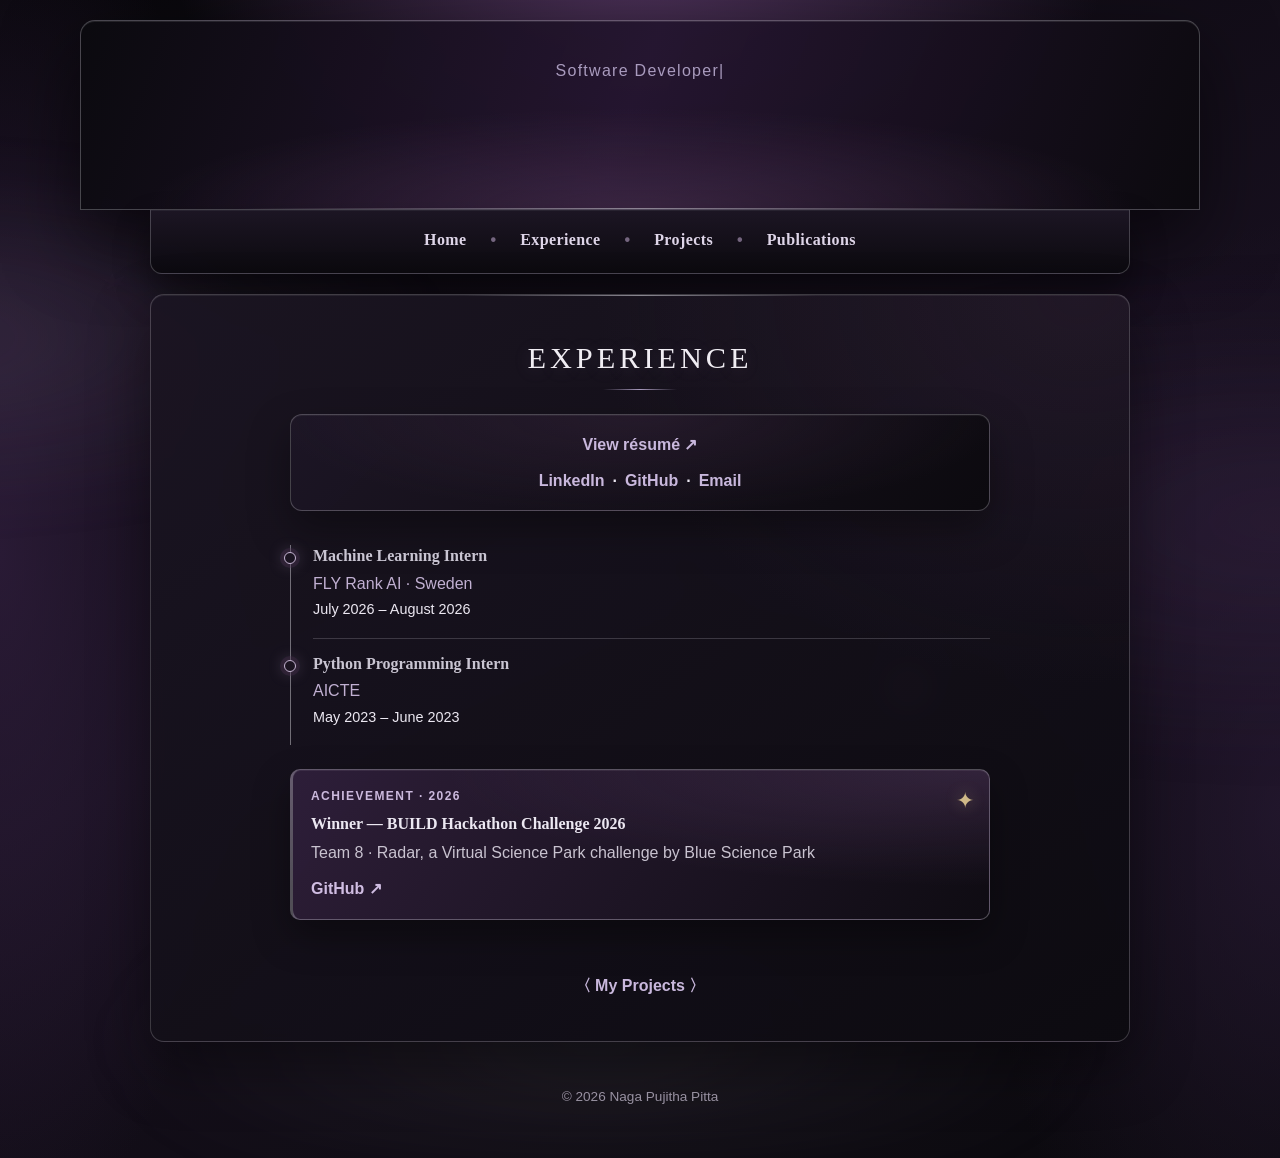
==== commit 6f87cf9a: "Align portfolio experience.html" ====
--- a/experience.html
+++ b/experience.html
@@ -5,7 +5,7 @@
     <meta name="viewport" content="width=device-width, initial-scale=1.0">
     <meta name="description" content="Naga Pujitha Pitta's software development and AI portfolio">
     <title>Experience | Pujitha Portfolio</title>
-    <link rel="stylesheet" href="Style.css?v=nevermore-no-page-name-2026">
+    <link rel="stylesheet" href="Style.css?v=secondary-pages-aligned-2026-11-20">
 </head>
 <body class="theme-experience">
     <div class="background-shapes" aria-hidden="true">
--- a/Style.css
+++ b/Style.css
@@ -1703,3 +1703,600 @@
     .theme-home .portfolio-world .hero { transition: none; }
 }
 
+
+
+/* AntiGravity entrance gate styling */
+:root {
+    --night: #09070d;
+    --night-deep: #050408;
+    --violet-night: #150f20;
+    --deep-purple: #271438;
+    --plum: #492856;
+    --amethyst: #8e44ad;
+    --lavender-glow: #bda6d6;
+    --silver: #c9c5d2;
+    --parchment: #ece8f2;
+    --antique-gold: #c2a77a;
+    --gold-glow: rgba(194, 167, 122, 0.35);
+    --gothic-line: rgba(201, 197, 210, 0.22);
+    --gothic-glow: rgba(189, 166, 214, 0.25);
+    
+    --font-gothic: 'Cinzel Decorative', Georgia, serif;
+    --font-serif: 'Cinzel', 'Palatino Linotype', Georgia, serif;
+    --font-body: 'Segoe UI', Tahoma, Arial, sans-serif;
+    --font-typewriter: 'Special Elite', 'Courier New', monospace;
+}
+.academy-gate {
+    position: fixed;
+    z-index: 1000;
+    inset: 0;
+    display: flex;
+    align-items: center;
+    justify-content: center;
+    min-height: 100svh;
+    padding: 24px;
+    overflow: hidden;
+    opacity: 1;
+    visibility: visible;
+    transition: opacity 800ms cubic-bezier(0.16, 1, 0.3, 1), 
+                visibility 0s linear 800ms, 
+                transform 800ms cubic-bezier(0.16, 1, 0.3, 1);
+    background: #07050a;
+}
+
+/* Sky Elements: Castle, Moon, Fog & Purple Ambient Backlighting */
+.sky-elements {
+    position: absolute;
+    inset: 0;
+    pointer-events: none;
+    z-index: 1;
+    overflow: hidden;
+}
+
+/* Luminous Gothic Moon */
+.gothic-moon {
+    position: absolute;
+    top: 8%;
+    right: 18%;
+    width: 140px;
+    height: 140px;
+    border-radius: 50%;
+    background: radial-gradient(circle at 35% 35%, #fffaf0 0%, #e2daf0 45%, #9d7ec4 90%, #5d347e 100%);
+    box-shadow: 0 0 45px 15px rgba(226, 218, 240, 0.45),
+                0 0 110px 40px rgba(142, 68, 173, 0.3);
+    animation: moonPulse 10s ease-in-out infinite alternate;
+}
+
+@keyframes moonPulse {
+    0% { transform: scale(1); filter: brightness(1); }
+    100% { transform: scale(1.03); filter: brightness(1.1); }
+}
+
+.moon-halo {
+    position: absolute;
+    top: calc(8% - 60px);
+    right: calc(18% - 60px);
+    width: 260px;
+    height: 260px;
+    border-radius: 50%;
+    background: radial-gradient(circle, rgba(189, 166, 214, 0.15) 0%, transparent 70%);
+    filter: blur(20px);
+}
+
+/* Castle Architecture Silhouette */
+.castle-architecture {
+    position: absolute;
+    bottom: 0;
+    left: 0;
+    width: 100%;
+    height: 65%;
+    object-fit: cover;
+    z-index: 2;
+    opacity: 0.95;
+    filter: drop-shadow(0 -10px 30px rgba(0, 0, 0, 0.9));
+}
+
+/* Layered Volumetric Rolling Fog */
+.fog-layer {
+    position: absolute;
+    bottom: 0;
+    left: -50%;
+    width: 200%;
+    height: 45%;
+    pointer-events: none;
+}
+
+.fog-back {
+    z-index: 3;
+    opacity: 0.45;
+    background: radial-gradient(ellipse at 50% 100%, rgba(138, 92, 168, 0.35) 0%, transparent 65%),
+                linear-gradient(to top, rgba(10, 7, 15, 0.8) 0%, transparent 100%);
+    animation: fogDrift 38s linear infinite alternate;
+}
+
+.fog-front {
+    z-index: 6;
+    opacity: 0.3;
+    background: radial-gradient(ellipse at 35% 100%, rgba(200, 180, 225, 0.25) 0%, transparent 55%),
+                linear-gradient(to top, rgba(7, 5, 10, 0.9) 0%, transparent 80%);
+    animation: fogDrift 24s linear infinite alternate-reverse;
+}
+
+@keyframes fogDrift {
+    0% { transform: translateX(0); }
+    100% { transform: translateX(25%); }
+}
+
+/* --------------------------------------------------------------------------
+   3. 3D WROUGHT-IRON GATES (INTERACTIVE ENTRANCE)
+   -------------------------------------------------------------------------- */
+.wrought-iron-gates {
+    position: absolute;
+    inset: 0;
+    z-index: 4;
+    display: flex;
+    pointer-events: none;
+    perspective: 1400px;
+}
+
+.gate-wing {
+    flex: 1;
+    height: 100%;
+    background: linear-gradient(90deg, rgba(12, 9, 17, 0.7), rgba(5, 4, 8, 0.5));
+    border-top: 3px solid #3c3247;
+    position: relative;
+    transform-origin: left center;
+    transition: transform 1200ms cubic-bezier(0.16, 1, 0.3, 1), opacity 800ms ease;
+}
+
+.gate-wing.gate-right {
+    transform-origin: right center;
+}
+
+/* Wrought-Iron Spikes & Vertical Bars */
+.gate-bars {
+    position: absolute;
+    inset: 0;
+    display: flex;
+    justify-content: space-evenly;
+    padding: 0 40px;
+    border: 1px solid rgba(189, 166, 214, 0.15);
+}
+
+.bar {
+    width: 4px;
+    height: 100%;
+    background: linear-gradient(180deg, #534563 0%, #20182b 50%, #110d17 100%);
+    position: relative;
+    box-shadow: 2px 0 6px rgba(0, 0, 0, 0.8);
+}
+
+.bar-spear::before {
+    content: "";
+    position: absolute;
+    top: 8%;
+    left: 50%;
+    transform: translateX(-50%);
+    width: 14px;
+    height: 24px;
+    background: #6c5a80;
+    clip-path: polygon(50% 0%, 100% 70%, 50% 100%, 0% 70%);
+}
+
+.gate-scroll {
+    position: absolute;
+    left: 10%;
+    right: 10%;
+    height: 2px;
+    background: rgba(189, 166, 214, 0.3);
+}
+
+.scroll-top { top: 22%; }
+.scroll-mid { top: 58%; }
+
+/* Swing Open Animations when Entered */
+.gate-wing.gate-left.swing-open,
+.theme-home .academy-gate:has(+ .portfolio-world:target) .gate-left {
+    transform: perspective(1400px) rotateY(-85deg);
+}
+
+.gate-wing.gate-right.swing-open,
+.theme-home .academy-gate:has(+ .portfolio-world:target) .gate-right {
+    transform: perspective(1400px) rotateY(85deg);
+}
+
+/* Dismiss Academy Gate upon entry */
+.theme-home .academy-gate:has(+ .portfolio-world:target),
+.academy-gate.gate-unlocking {
+    opacity: 0;
+    visibility: hidden;
+    pointer-events: none;
+    transform: scale(1.05);
+}
+
+/* --------------------------------------------------------------------------
+   4. ACADEMY TITLE & CENTERPIECE
+   -------------------------------------------------------------------------- */
+.academy-title {
+    position: relative;
+    z-index: 5;
+    display: flex;
+    flex-direction: column;
+    align-items: center;
+    text-align: center;
+    max-width: 900px;
+    padding: 30px 20px;
+    text-shadow: 0 4px 25px rgba(0, 0, 0, 0.95);
+    transition: transform 800ms ease, opacity 600ms ease;
+}
+
+/* Nevermore Academy Emblem Artwork */
+.emblem-container {
+    margin-bottom: 12px;
+}
+
+.academy-emblem {
+    width: 68px;
+    height: 82px;
+    filter: drop-shadow(0 0 20px rgba(189, 166, 214, 0.5));
+    animation: emblemPulse 4s ease-in-out infinite alternate;
+}
+
+@keyframes emblemPulse {
+    0% { transform: scale(1); filter: drop-shadow(0 0 15px rgba(189, 166, 214, 0.35)); }
+    100% { transform: scale(1.05); filter: drop-shadow(0 0 28px rgba(189, 166, 214, 0.7)); }
+}
+
+.academy-kicker {
+    display: flex;
+    align-items: center;
+    gap: 15px;
+    font-family: var(--font-serif);
+    font-size: clamp(0.72rem, 1.4vw, 0.85rem);
+    letter-spacing: 0.28em;
+    color: var(--silver);
+    text-transform: uppercase;
+    margin-bottom: 14px;
+}
+
+.kicker-line {
+    width: 35px;
+    height: 1px;
+    background: linear-gradient(90deg, transparent, var(--lavender-glow), transparent);
+}
+
+/* User's Name in Gothic Typography */
+.academy-name {
+    font-family: var(--font-gothic);
+    font-size: clamp(2.4rem, 6.8vw, 5.2rem);
+    font-weight: 900;
+    letter-spacing: 0.07em;
+    line-height: 1.12;
+    color: #f7f3fb;
+    margin-bottom: 8px;
+    text-shadow: 0 4px 28px rgba(0, 0, 0, 0.95),
+                 0 0 40px rgba(189, 166, 214, 0.35);
+}
+
+/* Professional Role: Software Developer */
+.academy-role {
+    display: inline-flex;
+    align-items: center;
+    gap: 14px;
+    font-family: var(--font-serif);
+    font-size: clamp(1rem, 2.2vw, 1.35rem);
+    font-weight: 600;
+    letter-spacing: 0.24em;
+    text-transform: uppercase;
+    color: #e2d5f0;
+    margin-bottom: 6px;
+}
+
+.role-symbol {
+    color: var(--antique-gold);
+    font-size: 0.85rem;
+    text-shadow: 0 0 8px var(--gold-glow);
+}
+
+.academy-degree-meta {
+    font-family: var(--font-typewriter);
+    font-size: 0.88rem;
+    color: var(--silver);
+    letter-spacing: 0.05em;
+    margin-bottom: 28px;
+    opacity: 0.85;
+}
+
+/* "Enter My World" Button */
+.entrance-action {
+    display: flex;
+    flex-direction: column;
+    align-items: center;
+    gap: 10px;
+}
+
+.enter-world-button {
+    position: relative;
+    display: inline-flex;
+    align-items: center;
+    justify-content: center;
+    gap: 14px;
+    min-width: 260px;
+    padding: 16px 36px;
+    background: linear-gradient(135deg, rgba(39, 20, 56, 0.9), rgba(15, 11, 22, 0.95));
+    border: 1px solid rgba(200, 180, 225, 0.65);
+    border-radius: 4px;
+    color: #f7f3fb;
+    font-family: var(--font-serif);
+    font-size: 0.98rem;
+    font-weight: 700;
+    letter-spacing: 0.2em;
+    text-transform: uppercase;
+    cursor: pointer;
+    overflow: hidden;
+    box-shadow: 0 0 25px rgba(142, 68, 173, 0.35),
+                inset 0 0 20px rgba(189, 166, 214, 0.12);
+    transition: transform 250ms ease, border-color 250ms ease, box-shadow 250ms ease;
+    backdrop-filter: blur(8px);
+}
+
+.btn-icon {
+    font-size: 1.15rem;
+    color: var(--antique-gold);
+    filter: drop-shadow(0 0 6px var(--gold-glow));
+}
+
+.enter-world-button:hover {
+    transform: translateY(-3px) scale(1.02);
+    border-color: #dccae8;
+    color: #ffffff;
+    text-decoration: none;
+    box-shadow: 0 0 40px rgba(189, 166, 214, 0.6),
+                inset 0 0 25px rgba(220, 200, 240, 0.25);
+}
+
+.btn-glow {
+    position: absolute;
+    top: 0;
+    left: -100%;
+    width: 60%;
+    height: 100%;
+    background: linear-gradient(90deg, transparent, rgba(255, 255, 255, 0.2), transparent);
+    transform: skewX(-25deg);
+    animation: btnShimmer 5s infinite;
+}
+
+@keyframes btnShimmer {
+    0% { left: -100%; }
+    20%, 100% { left: 200%; }
+}
+
+.entrance-hint {
+    font-family: var(--font-typewriter);
+    font-size: 0.74rem;
+    color: #a49cb0;
+    letter-spacing: 0.08em;
+}
+
+/* Flying Ravens Silhouettes */
+.raven-flight {
+    position: absolute;
+    z-index: 3;
+    top: 6%;
+    left: 0;
+    width: 100%;
+    height: 48%;
+    overflow: visible;
+    pointer-events: none;
+}
+
+.raven { fill: #070509; }
+.raven-one { animation: raven-cross 22s linear -6s infinite; opacity: 0.85; }
+.raven-two { animation: raven-cross 30s linear -18s infinite; opacity: 0.55; }
+.raven-three { animation: raven-cross 26s linear -2s infinite; opacity: 0.7; }
+
+.raven-one path { transform: scale(0.68); transform-origin: center; }
+.raven-two path { transform: scale(0.42); transform-origin: center; }
+.raven-three path { transform: scale(0.8); transform-origin: center; }
+
+@keyframes raven-cross {
+    from { transform: translate3d(-140px, 0, 0); }
+    to { transform: translate3d(calc(100vw + 140px), 80px, 0); }
+}
+
+/* Atmospheric Particles */
+.academy-particles {
+    position: absolute;
+    z-index: 2;
+    inset: 0;
+    pointer-events: none;
+    opacity: 0.38;
+    background-image:
+        radial-gradient(circle, rgba(225, 207, 239, 0.85) 0 1px, transparent 1.8px),
+        radial-gradient(circle, rgba(182, 145, 208, 0.75) 0 1.2px, transparent 2px),
+        radial-gradient(circle, rgba(237, 224, 195, 0.65) 0 0.8px, transparent 1.7px);
+    background-size: 173px 211px, 251px 287px, 319px 233px;
+    background-position: 16px 27px, 92px 101px, 224px 46px;
+    animation: particle-drift 30s linear infinite;
+}
+
+@keyframes particle-drift {
+    to { background-position: 16px -211px, 92px -186px, 224px -187px; }
+}
+
+/* --------------------------------------------------------------------------
+   5. PORTFOLIO WORLD (INNER PAGES / MAIN CONTENT)
+   -------------------------------------------------------------------------- */
+.theme-home .portfolio-world {
+    display: none;
+}
+
+.theme-home .portfolio-world:target,
+.portfolio-world.is-visible {
+    display: block;
+    animation: world-arrive 900ms cubic-bezier(0.16, 1, 0.3, 1) both;
+}
+
+@keyframes world-arrive {
+    from { opacity: 0; transform: translateY(18px); }
+    to { opacity: 1; transform: translateY(0); }
+}
+
+
+@media (max-width: 768px) {
+    .academy-gate { padding: 18px; }
+    .academy-name { font-size: 2.8rem; }
+    .academy-role { font-size: 1.05rem; letter-spacing: 0.16em; }
+    .enter-world-button { min-width: 210px; padding: 14px 24px; font-size: 0.9rem; }
+    .gothic-moon { width: 90px; height: 90px; top: 5%; right: 10%; }
+    .gate-bars { padding: 0 15px; }
+}
+
+
+/* Aligned layouts for the secondary portfolio pages */
+.theme-experience main,
+.theme-projects main,
+.theme-publications main {
+    width: min(100%, 980px);
+    max-width: 980px;
+}
+
+.theme-experience nav,
+.theme-projects nav,
+.theme-publications nav {
+    width: min(100%, 980px);
+    margin-inline: auto;
+}
+
+.theme-experience .page-section,
+.theme-projects .page-section,
+.theme-publications .page-section {
+    width: 100%;
+    margin-inline: auto;
+    padding: clamp(24px, 4vw, 42px);
+}
+
+.theme-experience .page-section > h2,
+.theme-projects .page-section > h2,
+.theme-publications .page-section > h2 {
+    margin: 0 0 24px;
+    text-align: center;
+}
+
+.theme-experience .resume-contact-block {
+    display: flex;
+    flex-direction: column;
+    align-items: center;
+    justify-content: center;
+    gap: 8px;
+    width: min(100%, 700px);
+    margin: 0 auto 34px;
+    text-align: center;
+}
+
+.theme-experience .resume-contact-block .resume-link,
+.theme-experience .resume-contact-block .reference-social-links {
+    margin: 0;
+}
+
+.theme-experience .timeline {
+    width: min(100%, 700px);
+    max-width: 700px;
+    margin: 0 auto;
+}
+
+.theme-experience .timeline-item {
+    margin-bottom: 14px;
+    padding-bottom: 16px;
+}
+
+.theme-experience .achievement-section {
+    width: min(100%, 700px);
+    max-width: 700px;
+    margin: 24px auto 0;
+}
+
+.theme-projects .section-intro {
+    max-width: 680px;
+    margin: 0 auto 26px;
+    text-align: center;
+}
+
+.theme-projects .project-list {
+    display: grid;
+    grid-template-columns: repeat(2, minmax(0, 1fr));
+    align-items: stretch;
+    gap: 16px;
+}
+
+.theme-projects .project-card {
+    display: flex;
+    flex-direction: column;
+    min-width: 0;
+    height: 100%;
+    margin: 0;
+    padding: 22px;
+}
+
+.theme-projects .project-card h3 {
+    margin: 0 0 8px;
+}
+
+.theme-projects .project-card p {
+    flex: 1;
+    margin: 0 0 10px;
+}
+
+.theme-projects .project-tags {
+    margin-top: auto;
+}
+
+.theme-projects .project-actions {
+    display: flex;
+    flex-wrap: wrap;
+    gap: 10px 16px;
+    margin-top: 10px;
+}
+
+.theme-publications .publication-item {
+    width: 100%;
+    margin: 0 0 16px;
+    padding: 22px clamp(18px, 3vw, 28px);
+}
+
+.theme-publications .publication-item h3 {
+    margin: 0 0 9px;
+}
+
+.theme-publications .publication-item p {
+    margin: 0 0 12px;
+}
+
+.theme-publications .publication-item .project-actions {
+    justify-content: flex-start;
+    gap: 10px 18px;
+}
+
+.theme-publications .contact-bottom {
+    width: 100%;
+    margin-top: 24px;
+    text-align: center;
+}
+
+@media (max-width: 640px) {
+    .theme-experience .page-section,
+    .theme-projects .page-section,
+    .theme-publications .page-section {
+        padding: 22px 16px;
+    }
+
+    .theme-projects .project-list {
+        grid-template-columns: 1fr;
+        gap: 12px;
+    }
+
+    .theme-projects .project-card,
+    .theme-publications .publication-item {
+        padding: 18px 16px;
+    }
+}
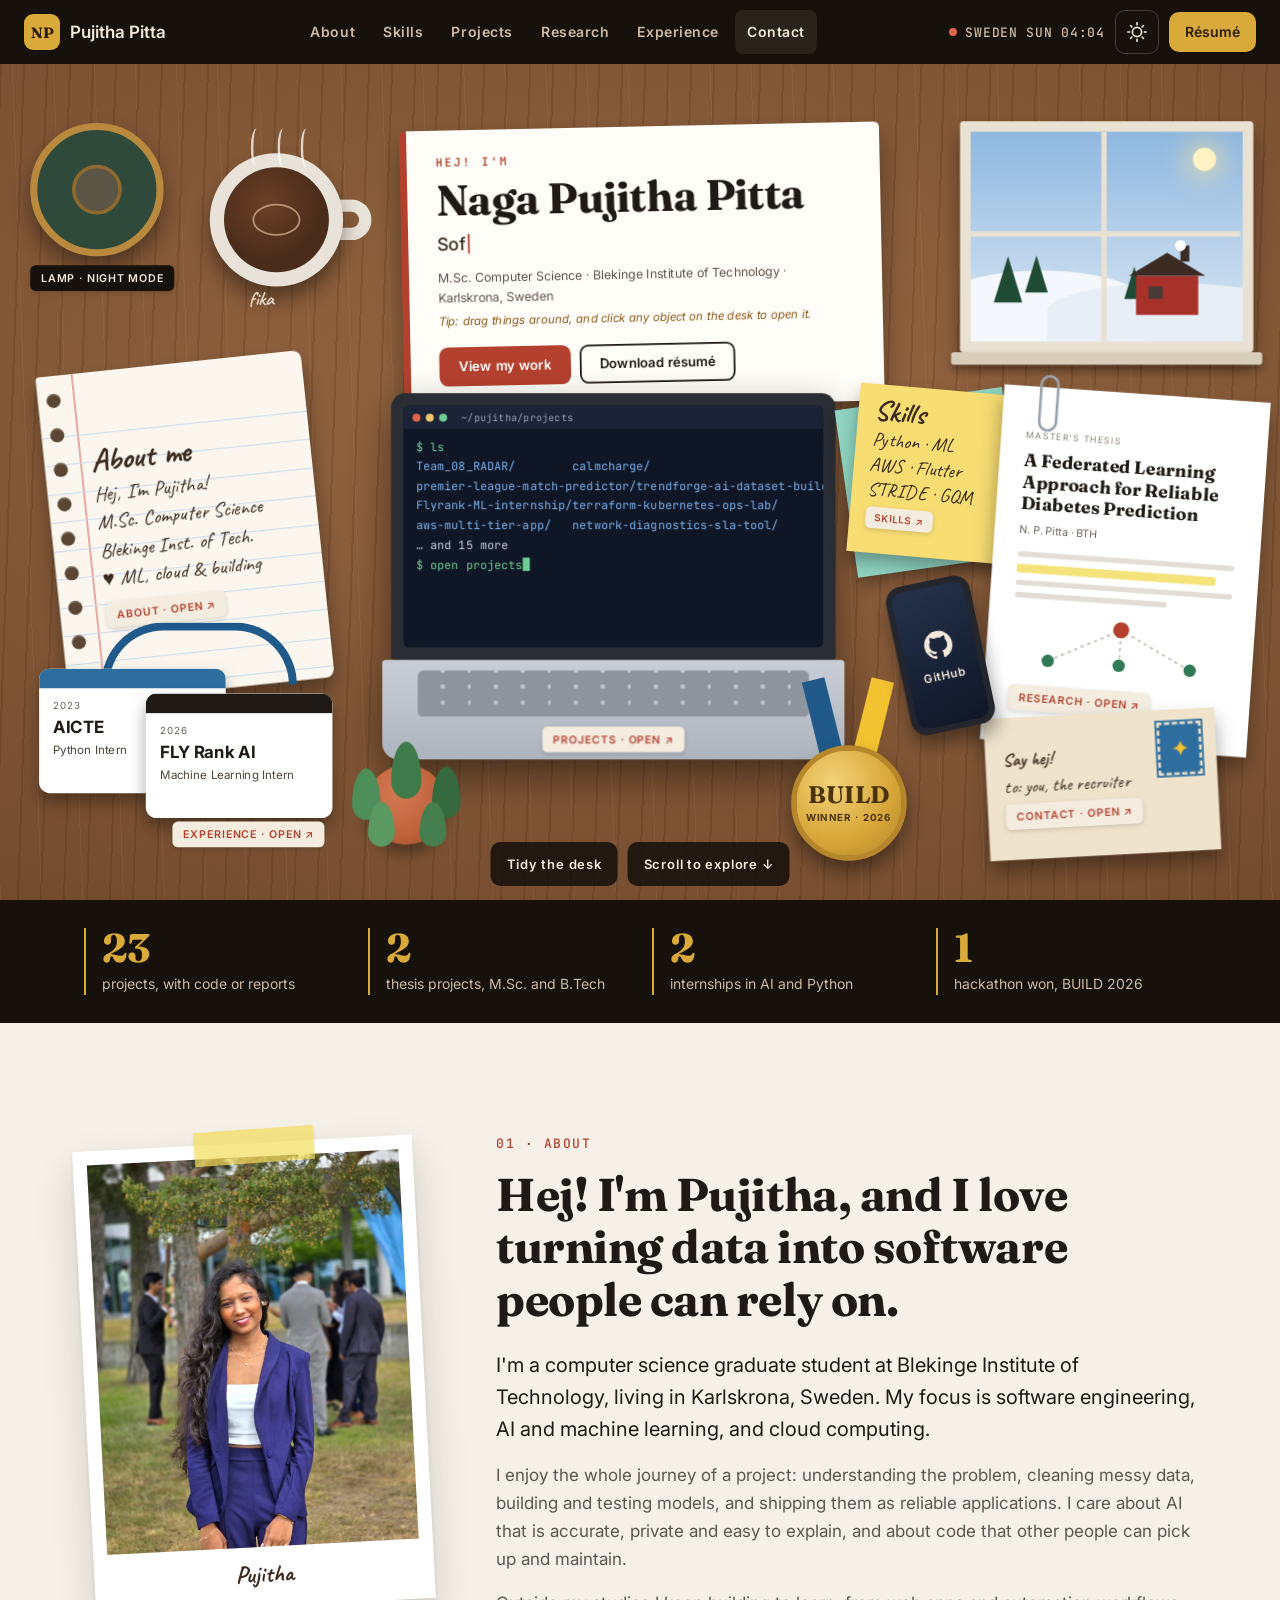
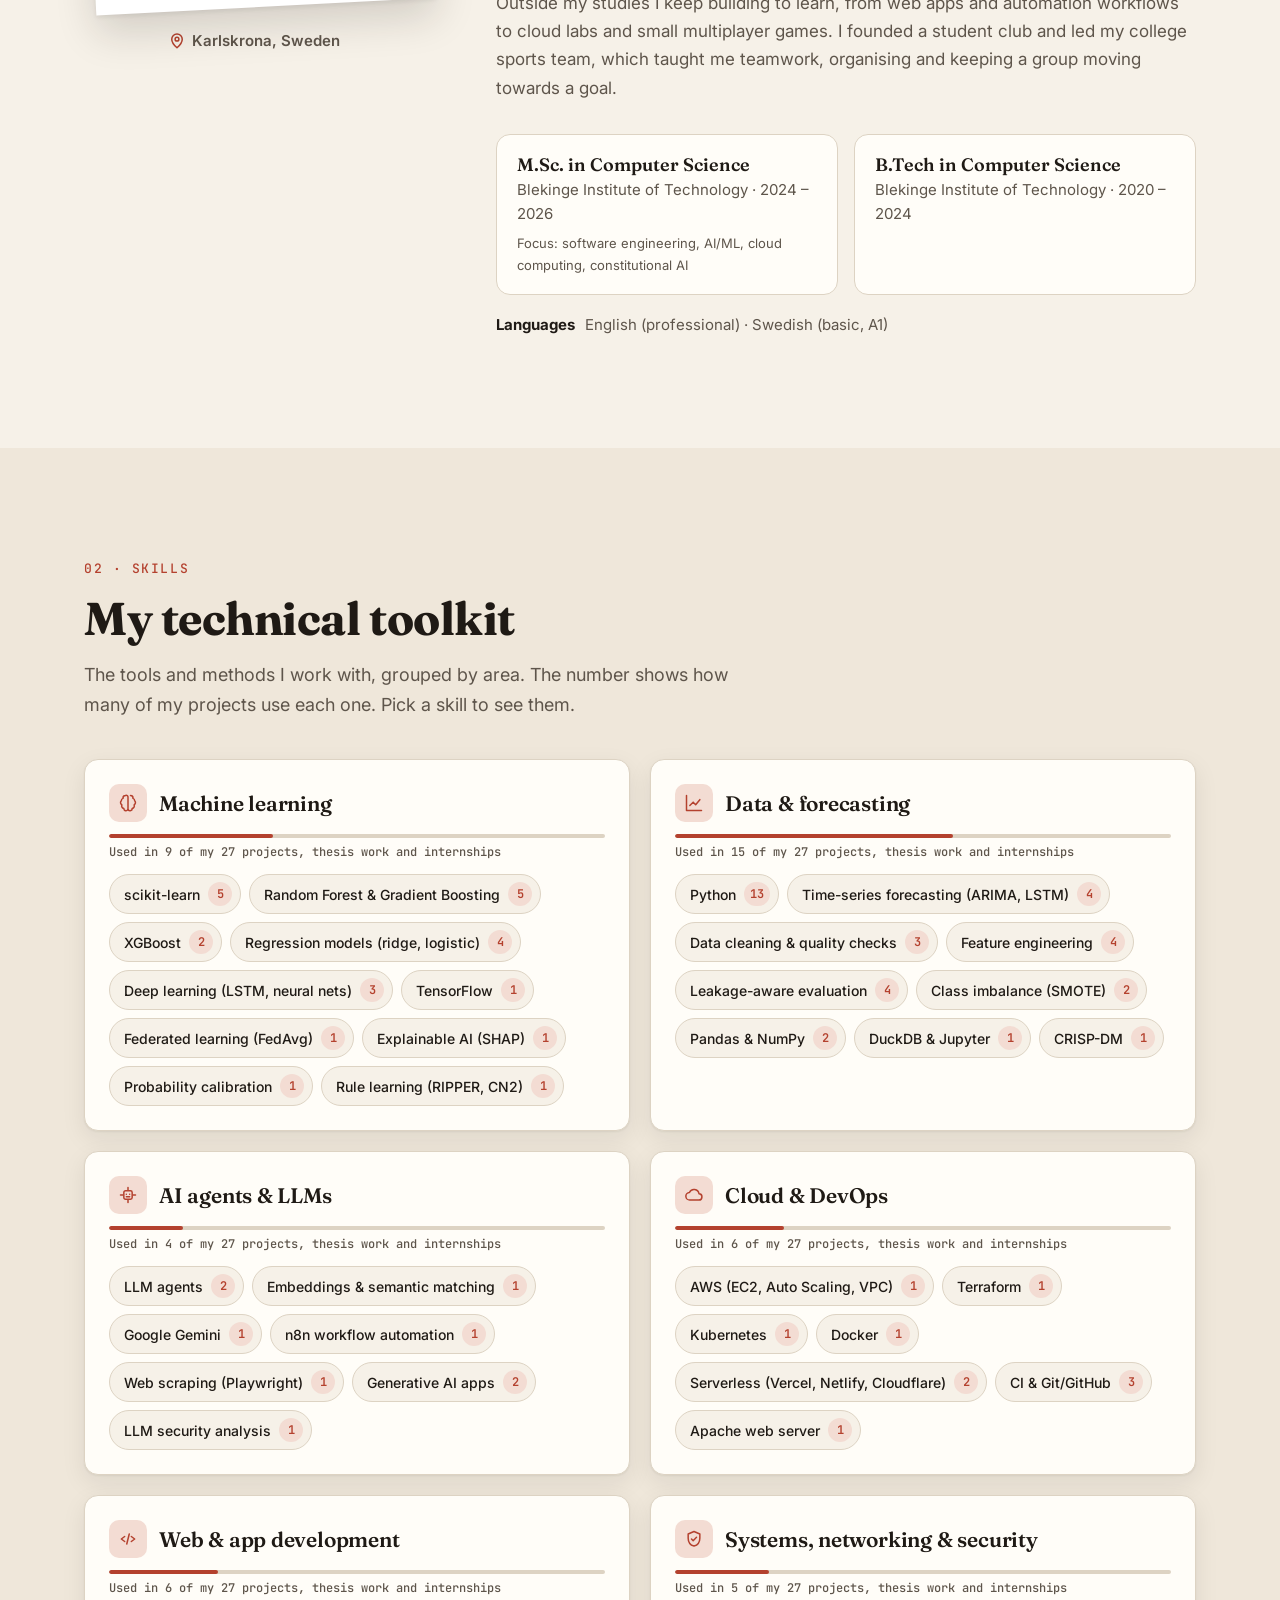
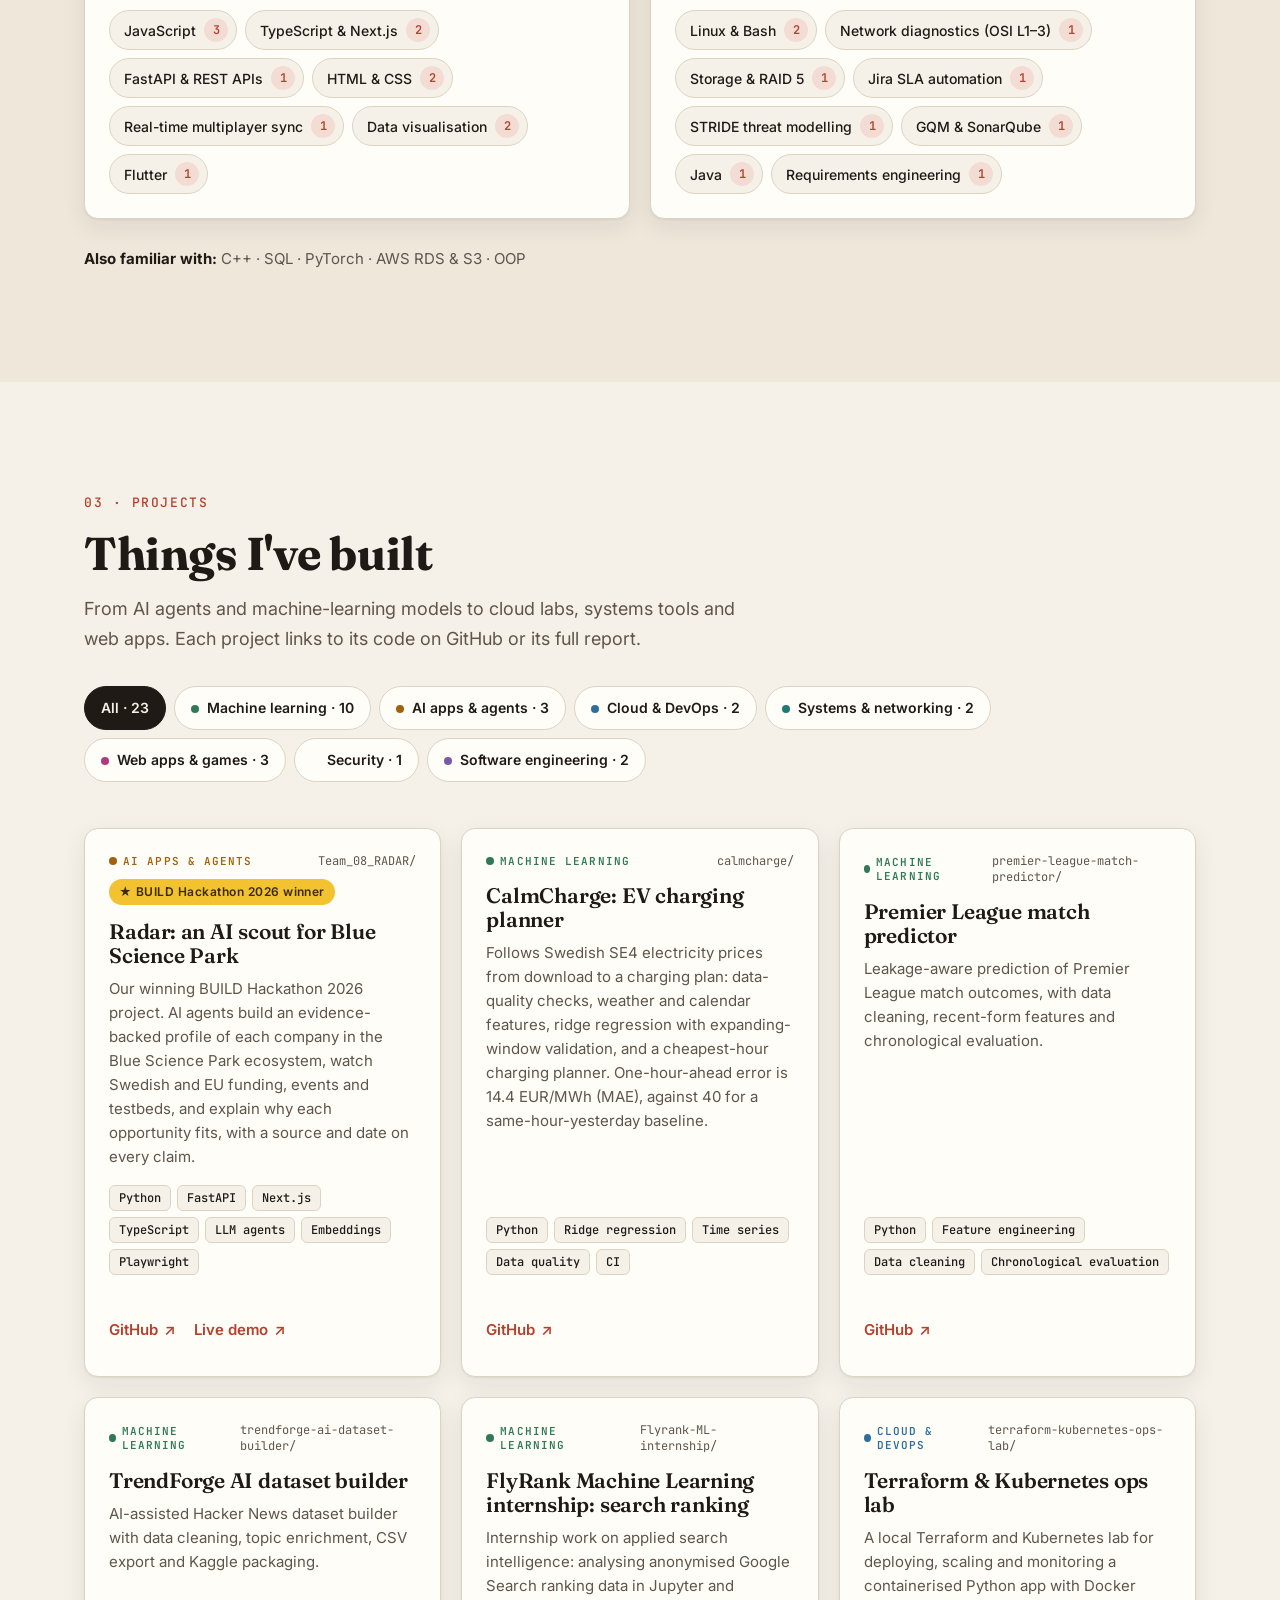
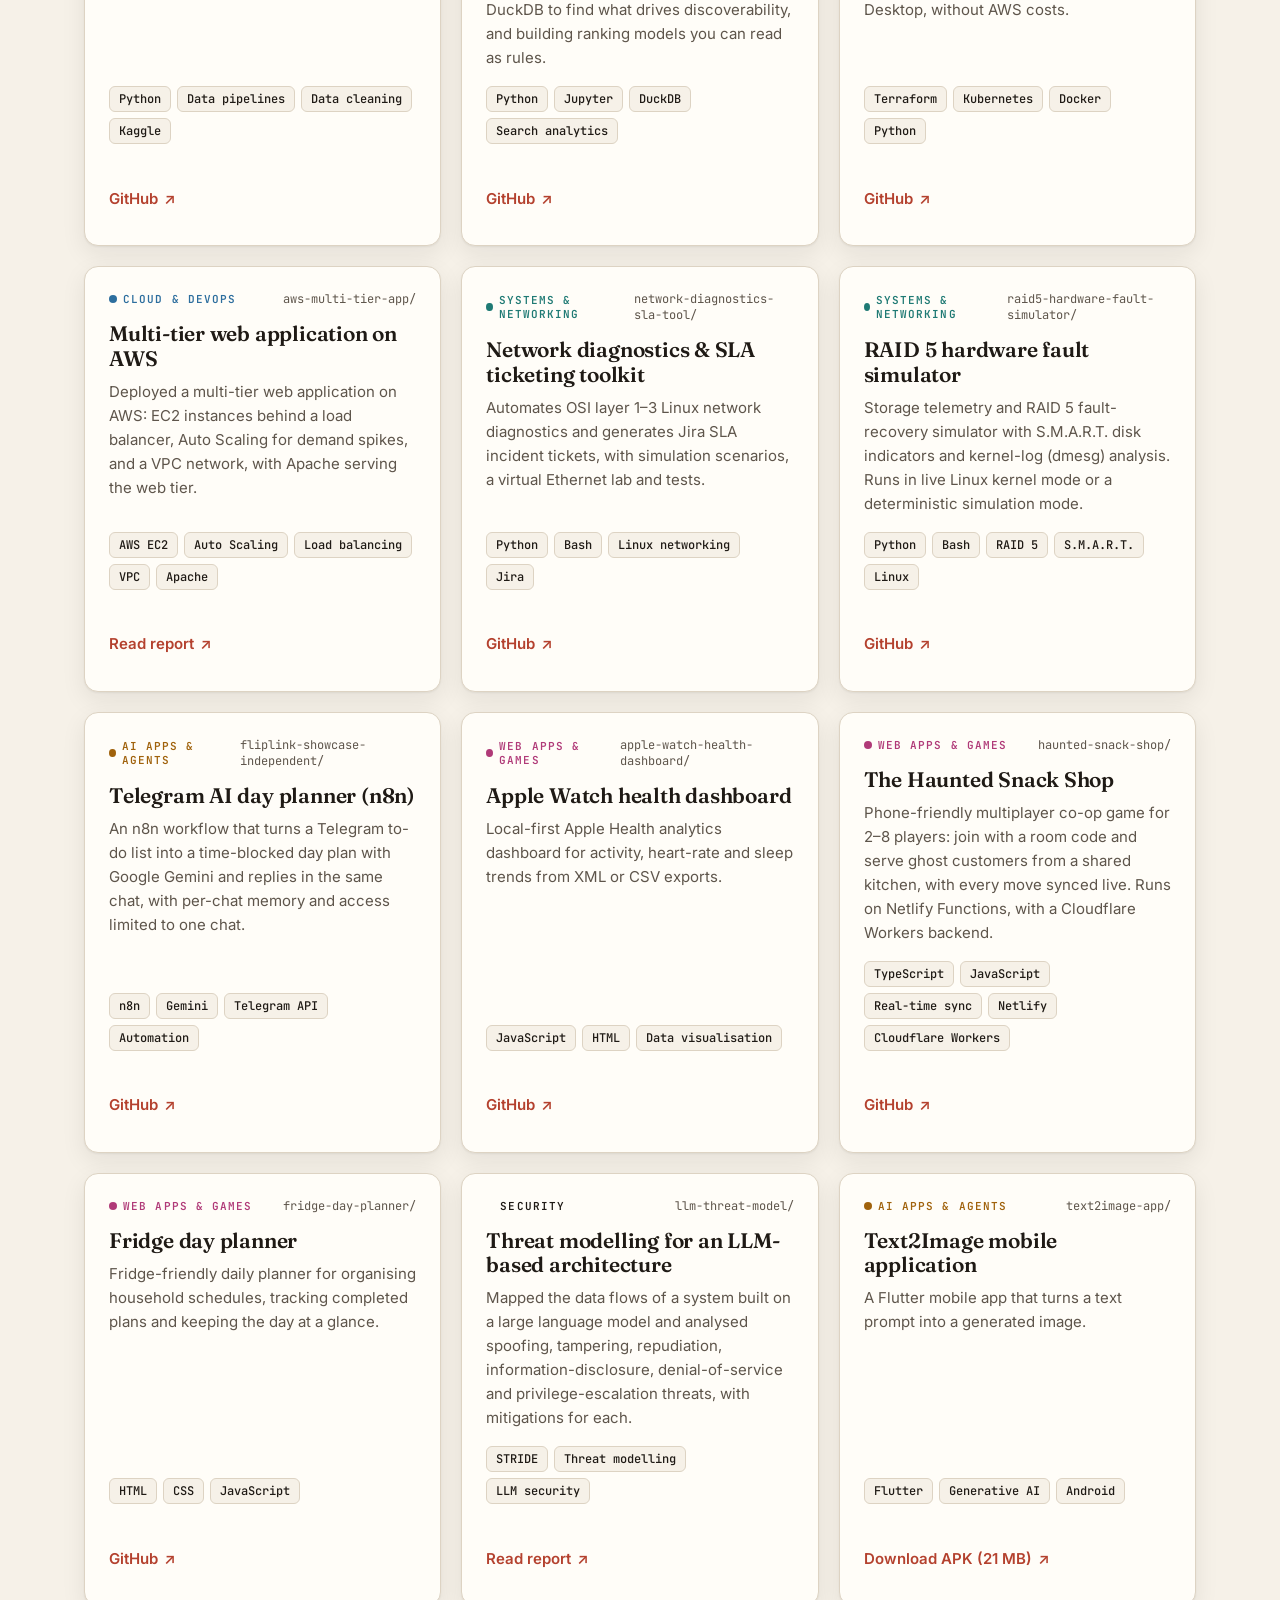
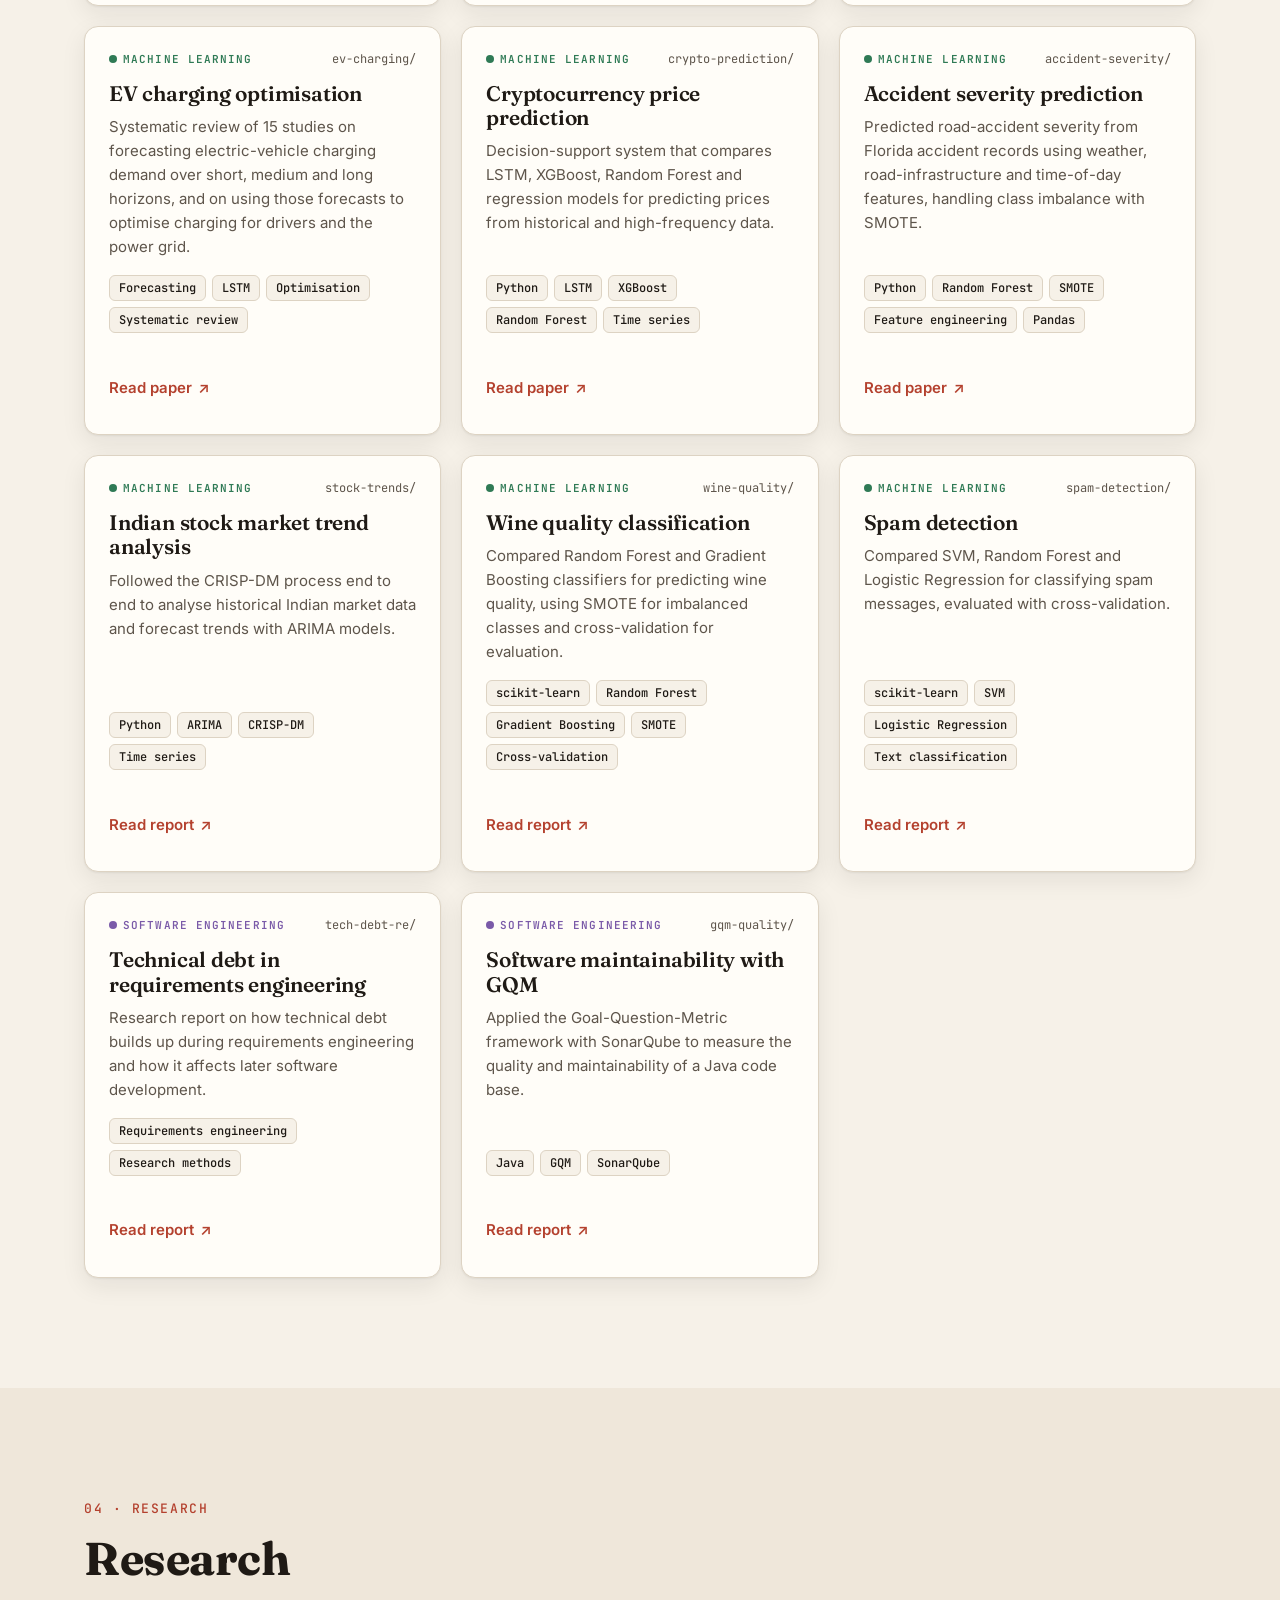
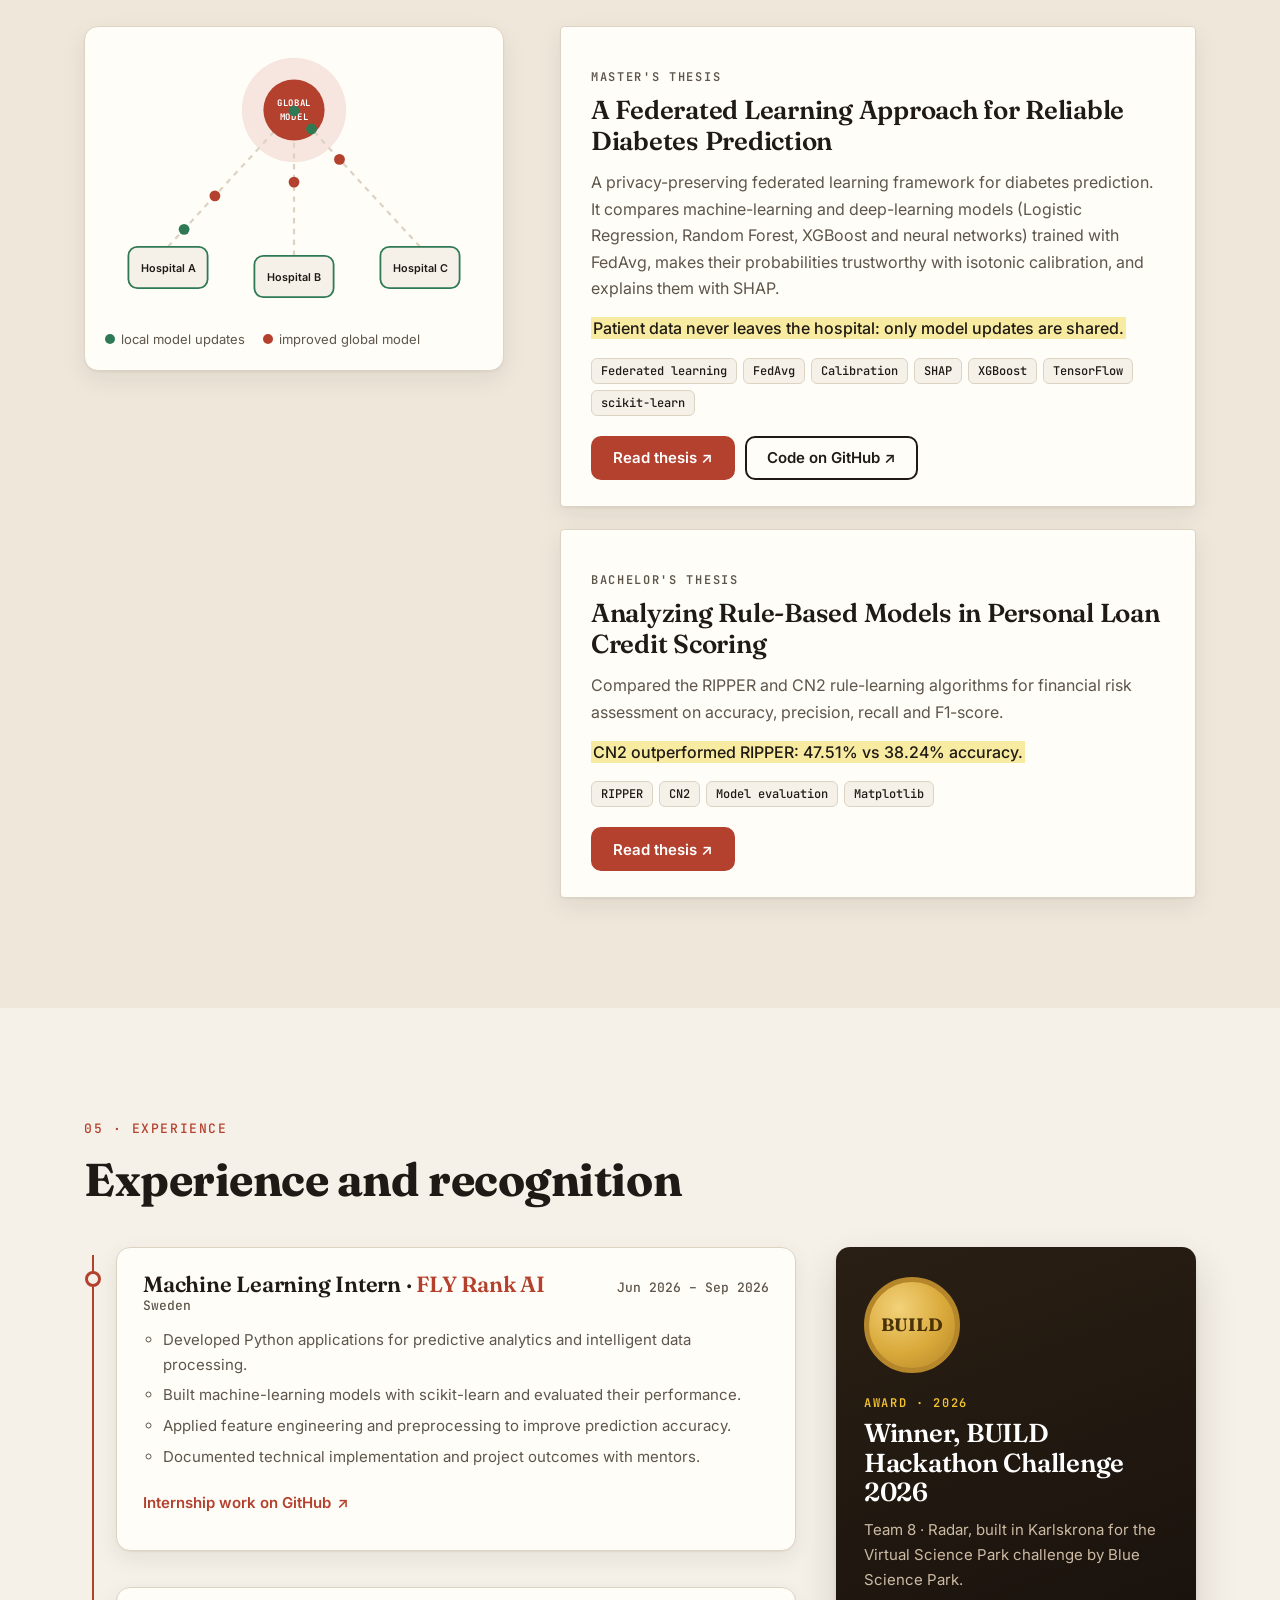
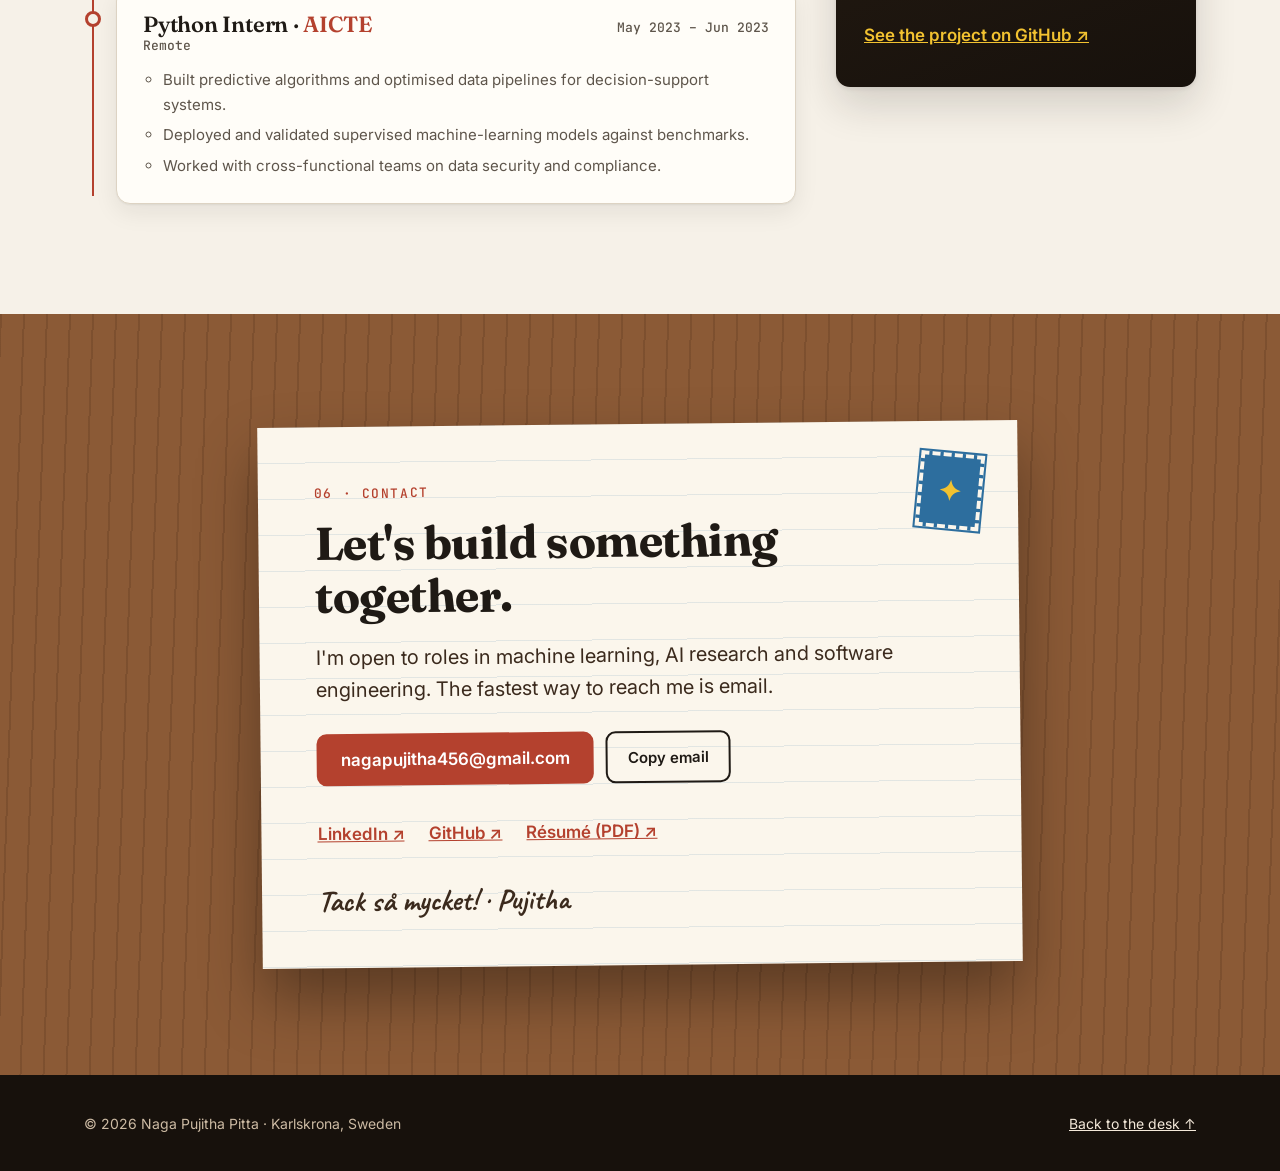
==== commit 968c5d27: "Redesign portfolio as an interactive study desk - New home page: a draggable study desk where each o" ====
--- a/experience.html
+++ b/experience.html
@@ -1,50 +1,14 @@
 <!DOCTYPE html>
 <html lang="en">
 <head>
-    <meta charset="UTF-8">
-    <meta name="viewport" content="width=device-width, initial-scale=1.0">
-    <meta name="description" content="Naga Pujitha Pitta's software development and AI portfolio">
-    <title>Experience | Pujitha Portfolio</title>
-    <link rel="stylesheet" href="Style.css?v=secondary-pages-aligned-2026-11-20">
+<meta charset="UTF-8">
+<meta name="viewport" content="width=device-width, initial-scale=1.0">
+<title>Experience | Naga Pujitha Pitta</title>
+<meta http-equiv="refresh" content="0; url=index.html#experience">
+<link rel="canonical" href="index.html#experience">
+<script>location.replace('index.html#experience');</script>
 </head>
-<body class="theme-experience">
-    <div class="background-shapes" aria-hidden="true">
-        <span></span><span></span><span></span><span></span>
-        <span></span><span></span><span></span><span></span>
-        <span></span><span></span><span></span><span></span>
-    </div>
-    <div class="glow-cursor" aria-hidden="true"></div>
-    <header class="hero" id="home">
-        
-        <p class="hero-subtitle"><span id="roleText">Software Developer</span><span class="typing-cursor">|</span></p>
-    </header>
-    <nav aria-label="Main navigation">
-        <a href="index.html">Home</a><span class="nav-dot">•</span>
-        <a href="experience.html">Experience</a><span class="nav-dot">•</span>
-        <a href="projects.html">Projects</a><span class="nav-dot">•</span>
-        <a href="publications.html">Publications</a>
-    </nav>
-    <main>        <section class="section page-section" id="experience">
-            <h2>Experience</h2>
-            <div class="resume-contact-block">
-                <p class="resume-link"><a href="resume.pdf" target="_blank" rel="noopener noreferrer">View résumé ↗</a></p>
-                <p class="reference-social-links"><a href="https://linkedin.com/in/naga-pujitha-pitta-bb8784255" target="_blank" rel="noopener noreferrer">LinkedIn</a><span>·</span><a href="https://github.com/Pujitha-pitta" target="_blank" rel="noopener noreferrer">GitHub</a><span>·</span><a href="mailto:nagapujitha456@gmail.com">Email</a></p>
-            </div>
-            <div class="timeline">
-                <article class="timeline-item"><h3>Machine Learning Intern</h3><p class="timeline-meta">FLY Rank AI · Sweden</p><p class="timeline-date">July 2026 – August 2026</p></article>
-                <article class="timeline-item"><h3>Python Programming Intern</h3><p class="timeline-meta">AICTE</p><p class="timeline-date">May 2023 – June 2023</p></article>
-            </div>
-            <section class="achievement-section" aria-labelledby="achievement-title">
-                <p class="achievement-eyebrow">ACHIEVEMENT · 2026</p>
-                <h3 id="achievement-title">Winner — BUILD Hackathon Challenge 2026</h3>
-                <p>Team 8 · Radar, a Virtual Science Park challenge by Blue Science Park</p>
-                <div class="project-actions"><a href="https://github.com/Pujitha-pitta/Team_08_RADAR" target="_blank" rel="noopener noreferrer">GitHub ↗</a></div>
-            </section>
-            <p class="section-bottom-link page-next"><a href="projects.html">〈 My Projects 〉</a></p>
-        </section></main>
-    <footer><p>© <span id="currentYear"></span> Naga Pujitha Pitta</p></footer>
-    <script src="script.js"></script>
+<body>
+<p>This page moved. <a href="index.html#experience">Go to Experience</a>.</p>
 </body>
-</html>
-
-
+</html>
